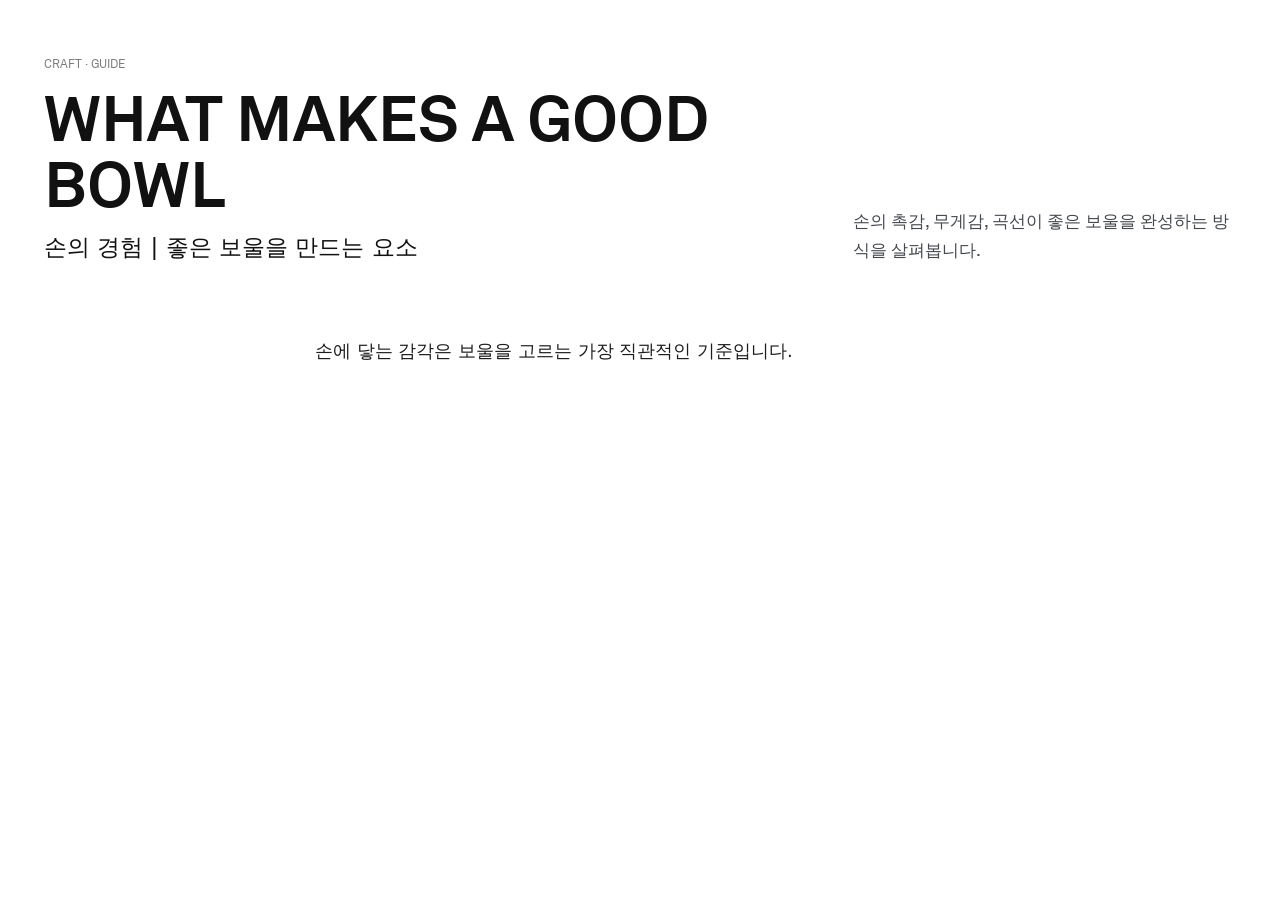
==== anu-editor-v2/preview.html @ 71a976a6 "Add Notion article sync and editor layout controls - Add GAS actions for loading Notion articles and" ====
<!doctype html>
<html lang="ko">
<head>
  <meta charset="utf-8">
  <meta name="viewport" content="width=device-width, initial-scale=1">
  <title>ANU Article Preview</title>
  <link rel="stylesheet" href="./site-assets/layout.css">
  <link rel="stylesheet" href="./site-assets/style.css">
  <link rel="stylesheet" href="./site-assets/read-new.css">
  <style>
    html,
    body {
      min-height: 100%;
      margin: 0;
      background: #fff;
      color: #1d1d1f;
    }

    .preview-shell {
      padding: 56px 0 120px;
    }

    .preview-hero {
      display: grid;
      grid-template-columns: minmax(0, 8fr) minmax(260px, 4fr);
      gap: 44px;
      max-width: 1440px;
      margin: 0 auto 72px;
      padding: 0 44px;
    }

    .preview-kicker {
      margin: 0 0 13px;
      color: rgba(29, 29, 31, 0.58);
      font-size: 12px;
      line-height: 1.4;
      text-transform: uppercase;
    }

    .preview-title {
      display: flex;
      flex-direction: column;
      gap: 12px;
      margin: 0;
      color: #111;
      font-family: var(--font-akkurat, -apple-system, BlinkMacSystemFont, "Segoe UI", sans-serif);
      font-size: 64px;
      font-weight: 650;
      line-height: 1.04;
      letter-spacing: 0;
      text-transform: uppercase;
    }

    .preview-title span {
      font-family: var(--font-pretendard, -apple-system, BlinkMacSystemFont, "Segoe UI", sans-serif);
      font-size: 23px;
      font-weight: 450;
      line-height: 1.45;
      text-transform: none;
    }

    .preview-deck {
      align-self: end;
      margin: 0;
      color: #45484d;
      font-size: 17px;
      line-height: 1.68;
    }

    .preview-body {
      max-width: 1440px;
      margin: 0 auto;
    }

    @media (max-width: 900px) {
      .preview-title {
        font-size: 44px;
      }
    }

    @media (max-width: 767px) {
      .preview-shell {
        padding: 32px 0 88px;
      }

      .preview-hero {
        display: block;
        margin-bottom: 44px;
        padding: 0 16px;
      }

      .preview-title {
        font-size: 38px;
      }

      .preview-title span {
        font-size: 19px;
      }

      .preview-deck {
        margin-top: 24px;
        font-size: 14px;
      }
    }
  </style>
</head>
<body>
  <main class="preview-shell">
    <section class="preview-hero">
      <div>
        <p id="previewCategory" class="preview-kicker">Craft · Guide</p>
        <h1 id="previewTitle" class="preview-title">What Makes a Good Bowl<span>손의 경험 | 좋은 보울을 만드는 요소</span></h1>
      </div>
      <p id="previewDeck" class="preview-deck">손의 촉감, 무게감, 곡선이 좋은 보울을 완성하는 방식을 살펴봅니다.</p>
    </section>
    <section id="previewBody" class="preview-body">
      <div class="arti-body">
        <div class="arti-block arti-block--narrow">
          <p class="basic-p">손에 닿는 감각은 보울을 고르는 가장 직관적인 기준입니다.</p>
        </div>
      </div>
    </section>
  </main>

  <script src="./site-assets/arti-body.js"></script>
  <script>
    const titleEl = document.getElementById('previewTitle');
    const categoryEl = document.getElementById('previewCategory');
    const deckEl = document.getElementById('previewDeck');
    const bodyEl = document.getElementById('previewBody');

    function renderArticle(payload) {
      const meta = payload.meta || {};
      const englishTitle = meta.englishTitle || 'Untitled Article';
      const koreanTitle = meta.koreanTitle || '';
      titleEl.innerHTML = escapeHtml(englishTitle) + (koreanTitle ? '<span>' + escapeHtml(koreanTitle) + '</span>' : '');
      categoryEl.textContent = meta.category || meta.code || 'Article';
      deckEl.textContent = meta.deck || '';
      bodyEl.innerHTML = payload.html || '<div class="arti-body"></div>';
      bodyEl.querySelectorAll('[data-reveal]').forEach(element => {
        element.classList.add('is-visible');
      });
      if (window.ANUArticleBodyInit) window.ANUArticleBodyInit();
    }

    window.addEventListener('message', event => {
      if (!event.data || event.data.type !== 'ANU_ARTICLE_PREVIEW_UPDATE') return;
      renderArticle(event.data.payload || {});
    });

    window.parent.postMessage({ type: 'ANU_ARTICLE_PREVIEW_READY' }, '*');

    function escapeHtml(value) {
      return String(value || '')
        .replace(/&/g, '&amp;')
        .replace(/</g, '&lt;')
        .replace(/>/g, '&gt;')
        .replace(/"/g, '&quot;')
        .replace(/'/g, '&#39;');
    }
  </script>
</body>
</html>
---- anu-editor-v2/site-assets/layout.css ----
:root {
  --color-main: #bebfba;
}

/* ============================================================
   폰트
   ============================================================ */
._csf .section-right .title h2,
._csf .section-right .title h3,
._csf .section-right .myshop-title,
._csf .section-right .myshop-title * {
  /* color: #000; */
  font-weight: var(--font-weight-bold) !important;
  font-size: var(--text-heading2-kr) !important;
  line-height: var(--tw-leading, var(--text-heading2--line-height)) !important;
  border: 0;
  padding: 0;
}
._csf .section-right *:not([class^="btn"]) strong,
._csf .section-right *:not([class^="btn"]) b {
  font-weight: var(--font-weight-bold) !important;
}
._csf .section-right a.line {
  text-decoration: underline;
}
._csf caption {
  display: none;
}
._csf .txtEm,
._csf .txtEm span,
#userStyle #mCafe24Order .txtEm,
#userStyle #mCafe24Order .txtEm span {
  color: #000;
}
._csf .txtRed span,
#userStyle #mCafe24Order .txtRed span {
  color: inherit;
}

/* ============================================================
  공통 레이아웃
   ============================================================ */
/* 공통 레이아웃 */
._csf main.main-layout {
  padding: calc(var(--spacing) * 31) calc(var(--spacing) * 11);
}

/* 공통 좌우 레이아웃 */
.body-layout._csf,
#userStyle.body-layout._csf {
  display: block;
}

#userStyle .main-layout,
._csf .main-layout {
  width: 100%;
}
#userStyle .section-layout,
._csf .section-layout {
  display: grid;
  grid-template-columns: repeat(12, minmax(0, 1fr));
  column-gap: calc(var(--spacing) * 11);
}

/* ============================================================
   메인/좌측 네비게이션 영역
   ============================================================ */
._csf .category {
  display: flex;
}
._csf .category.col {
  flex-direction: row;
  flex-wrap: wrap;
}
@media (width>=64rem) {
  ._csf .category.col {
    flex-direction: column;
  }
}
._csf .category.row {
  flex-direction: row;
  flex-wrap: wrap;
}
._csf .category.maincategory {
  display: flex;
}
#userStyle .section-left a,
._csf .section-left a,
._csf .category.maincategory a,
._csf .category.subcategory a {
  font-weight: var(--font-weight-bold);
  font-size: var(--text-headline1-kr);
  line-height: var(--tw-leading, var(--text-headline1-kr--line-height));
}
@media (width>=64rem) {
  #userStyle .section-left a,
  ._csf .section-left a,
  ._csf .category.maincategory a,
  ._csf .category.subcategory a {
    font-size: var(--text-title1-kr);
    line-height: var(--tw-leading, var(--text-title1-kr--line-height));
  }
}
#userStyle .section-left #sub-featured li a,
._csf .section-left #sub-featured li a,
._csf .category.maincategory a,
._csf .category.subcategory a {
  position: relative;
  color: var(--color-label-assistive);
}
._csf .category.maincategory a {
  /* text-transform: uppercase; */
}
#userStyle .section-left #sub-featured li a,
._csf .section-left #sub-featured li a,
._csf .category.subcategory a {
  text-transform: capitalize;
}
#userStyle .section-left #sub-featured li.active a,
._csf .section-left #sub-featured li.active a,
._csf .category.maincategory li.active a,
._csf .category.subcategory li.active a {
  color: #000;
}
#userStyle .section-left ul.category,
._csf .section-left ul.category {
  /* display: flex; */
  /* flex-direction: column; */
}
#userStyle .section-left ul.category li:not(:last-child),
._csf .section-left ul.category li:not(:last-child) {
  display: flex;
  align-items: center;
}
#userStyle .section-left ul.category.arrow li:not(:last-child):after {
  --tw-content: "";
  content: "";
  background-image: url(/skin-skin22/svg/arrow-right-gray.svg);
  width: 60px;
  height: 60px;
  display: inline-block;
  background-size: 100% 100%;
}
#userStyle .section-left ul.category.arrow li.active:not(:last-child):after {
  background-image: url(/skin-skin22/svg/arrow-right.svg);
}

#userStyle .section-left-inner ul.category,
._csf .section-left-inner ul.category,
._csf .section-left .section-left-inner ul.category,
._csf .category.maincategory,
._csf .category.subcategory {
  /* flex-wrap: wrap; */
  /* display: flex; */
}
@media (width>=64rem) {
  #userStyle .section-left-inner ul.category,
  ._csf .section-left-inner ul.category,
  ._csf .category.maincategory,
  ._csf .category.subcategory {
    /* flex-direction: column; */
    /* column-gap: calc(var(--spacing) * 1); */
  }
}
._csf .section-left .section-left-inner ul.category.row,
._csf .category.maincategory,
._csf .category.subcategory {
  /* flex-direction: row; */
}
@media (width>=64rem) {
  ._csf .category.maincategory,
  ._csf .category.subcategory {
    /* flex-direction: column; */
    /* column-gap: calc(var(--spacing) * 8); */
  }
}

._csf .section-left .section-left-inner ul.category.row li:not(:last-child):after,
._csf .category.maincategory li:not(:last-child):after,
._csf .category.subcategory li:not(:last-child):after {
  background-image: none;
  content: "/";
  margin: 0 2px;
  display: inline-block;
  width: auto;
  height: auto;
  color: var(--color-label-assistive);
  font-weight: var(--font-weight-bold);
}
@media (width>=64rem) {
  ._csf .section-left .section-left-inner ul.category.row li:not(:last-child):after,
  ._csf .category.maincategory li:not(:last-child):after,
  ._csf .category.subcategory li:not(:last-child):after {
    margin: 0 4px;
  }
}

._csf .category.maincategory li.last:after {
  content: "";
}
._csf .section-left .section-left-inner ul.category.row li:nth-child(4):after {
  content: "";
}
._csf .section-left .section-left-inner ul.category.row li:not(:last-child):after,
._csf .category.maincategory li:not(:last-child):after {
  font-size: var(--text-headline1);
  line-height: var(--tw-leading, var(--text-headline1--line-height));
}

._csf .category.subcategory li:not(:last-child):after {
  font-size: var(--text-body2);
  line-height: var(--tw-leading, var(--text-body2--line-height));
}

@media (width>=64rem) {
  ._csf .section-left .section-left-inner ul.category.row li:not(:last-child):after,
  ._csf .category.maincategory li:not(:last-child):after,
  ._csf .category.subcategory li:not(:last-child):after {
    font-size: var(--text-title1);
    line-height: var(--tw-leading, var(--text-title1--line-height));
  }
}
._csf .section-left .xans-layout-statelogon {
  margin-top: calc(var(--spacing) * 17);
  display: none;
}

@media (width>=64rem) {
  ._csf .section-left .xans-layout-statelogon {
    display: block;
  }
}

/* 모바일 */
@media (width < 64rem) {
  #userStyle .section-left .category {
    display: none;
  }
  /* ._csf .category.maincategory li {
    display: none;
  } */
  ._csf .category.maincategory li.active {
    display: block;
  }
  ._csf .section-left .section-left-inner ul.row li {
    display: flex;
  }
  /* ._csf .category.maincategory li:first-child:after {
    content: "";
  } */

  ._csf .category.subcategory a {
    font-size: var(--text-body2);
    line-height: var(--tw-leading, var(--text-body2--line-height));
    row-gap: 2px;
  }
}

/* ============================================================
   qna에서 사용중인 탭 카테고리
   ============================================================ */
._csf .category.category-tiny {
  display: flex;
  gap: 11px;
}

@media (width>=64rem) {
  ._csf .category.category-tiny {
    gap: 14px;
  }
}

._csf .category.category-tiny li {
  position: relative;
  padding: 0;
}

._csf .category.category-tiny li:last-child a:after {
  content: "";
}

._csf .category.category-tiny li a {
  color: var(--color-label-assistive);
}

._csf .category.category-tiny li.active a {
  color: #000;
  text-decoration: underline;
}

._csf .category.category-tiny a:after {
  content: "/";
  position: absolute;
  top: 50%;
  right: -8px;
  transform: translate(0, -50%);
  color: var(--color-label-assistive);
}

@media (width>=64rem) {
  ._csf .category.category-tiny a:after {
    right: -11px;
  }
}

/* ============================================================
   상품/게시판 목록에서 사용중인 카테고리 (category-small)
   - product/list.html, artfinger/board_menupackage_community.html 등
   ============================================================ */
._csf .category.category-small a {
  font-size: var(--text-body2);
  line-height: var(--tw-leading, var(--text-body2--line-height));
  font-weight: var(--font-weight-bold);
}

@media (width>=64rem) {
  ._csf .category.category-small a {
    font-size: var(--text-heading2);
    line-height: var(--tw-leading, var(--text-heading2--line-height));
  }
}

._csf .category.category-small li a {
  color: var(--color-label-assistive);
}

._csf .category.category-small li.active a {
  color: #000;
}

._csf .category.category-small li:not(:last-child):after {
  content: "/";
  color: var(--color-label-assistive);
  margin: 0 calc(var(--spacing) * 0.5);
}

@media (width>=64rem) {
  ._csf .category.category-small li:not(:last-child):after {
    margin: 0 calc(var(--spacing) * 1);
  }
}

/* ============================================================
   아티클 카테고리 (category-article)
   - artfinger/board_menupackage.html
   ============================================================ */
._csf .category.category-article {
  font-size: var(--text-body2);
  line-height: var(--tw-leading, var(--text-body2--line-height));
  font-weight: var(--font-weight-bold);
}

@media (width>=64rem) {
  ._csf .category.category-article {
    font-size: var(--text-heading2);
    line-height: var(--tw-leading, var(--text-heading2--line-height));
  }
}

._csf .category.category-article {
  display: flex;
}
._csf .category.category-article li {
  display: flex;
}

._csf .category.category-article li:last-child a:after {
  content: "";
}

._csf .category.category-article li a {
  color: var(--color-label-assistive);
}

._csf .category.category-article li.active a {
  color: #000;
}

._csf .category.category-article li:not(:last-child):after {
  content: "/";
  color: var(--color-label-assistive);
  margin: 0 calc(var(--spacing) * 0.5);
}

@media (width>=64rem) {
  ._csf .category.category-article li:not(:last-child):after {
    margin: 0 calc(var(--spacing) * 1);
  }
}

/* ============================================================
  헤더 전체 메뉴  
   ============================================================ */
._csf header .category.maincategory {
  gap: 0;
}
._csf header .category.maincategory a,
._csf header .category.subcategory a {
  color: #000;
}
._csf header .category.subcategory {
  /* display: none; */
  gap: 0;
}
._csf header .category.subcategory.open {
  display: flex;
}
._csf header .category.subcategory li {
  position: relative;
}
._csf header .category.maincategory a,
._csf header .category.subcategory a,
._csf header .category.maincategory li:not(:last-child):after,
._csf header .category.subcategory li:not(:last-child):after {
  font-family: var(--font-akkurat);
  font-size: var(--text-headline1);
  line-height: var(--tw-leading, var(--text-headline1--line-height));
  --tw-font-weight: var(--font-weight-bold);
  font-weight: var(--font-weight-bold);
  color: #000;
}
@media (width>=64rem) {
  ._csf header .category.maincategory a,
  ._csf header .category.subcategory a,
  ._csf header .category.maincategory li:not(:last-child):after,
  ._csf header .category.subcategory li:not(:last-child):after {
    font-size: var(--text-display1);
    line-height: var(--tw-leading, var(--text-display1--line-height));
  }
}

._csf header .category.subcategory li:not(:last-child) a:after {
  content: "";
}

._csf header .category.childcategory {
  padding-top: calc(var(--spacing) * 11);
}

/* ============================================================
   우측 컨텐츠 영역
   ============================================================ */
#userStyle .section-right,
._csf .section-right {
  grid-column: span 6;
  display: grid;
  grid-template-columns: repeat(6, minmax(0, 1fr));
  column-gap: calc(var(--spacing) * 11);
}
#userStyle .section-right .content_board,
._csf .section-right .content_board {
  grid-column: span 6;
}

/* ============================================================
  버튼
   ============================================================ */
._csf .btnNormal,
._csf .btnStrong,
._csf .btnBasic,
._csf .btnSubmit,
._csf .btnEm {
  height: auto;
  color: #000;
  border: 1px solid #000;
  background: #fff;
  display: inline-flex;
  align-items: center;
  justify-content: center;
  padding: calc(var(--spacing) * 1.5) calc(var(--spacing) * 3);
  font-size: var(--text-label1-kr);
  line-height: var(--text-label1-kr--line-height);
  font-weight: var(--tw-font-weight, var(--text-label1-kr--font-weight));
}
@media (width>=64rem) {
  ._csf .btnNormal,
  ._csf .btnStrong,
  ._csf .btnBasic,
  ._csf .btnSubmit,
  ._csf .btnEm {
    padding: calc(var(--spacing) * 1.5) calc(var(--spacing) * 3);
    font-size: var(--text-body1-kr);
    line-height: var(--tw-leading, var(--text-body1-kr--line-height));
    font-weight: var(--tw-font-weight, var(--text-body1-kr--font-weight));
  }
}
._csf .btnNormal:hover,
._csf .btnStrong:hover,
._csf .btnBasic:hover,
._csf .btnSubmit:hover,
._csf .btnEm:hover,
._csf .btnNormal.active,
._csf .btnStrong.active,
._csf .btnBasic.active,
._csf .btnSubmit.active,
._csf .btnEm.active {
  color: #fff;
  background: #000;
}

/* 색상 */
._csf .btnNormal.black,
._csf .btnStrong.black,
._csf .btnBasic.black,
._csf .btnSubmit.black,
._csf .btnEm.black {
  color: #fff;
  background: #000;
}

._csf .btnNormal.black:hover,
._csf .btnStrong.black:hover,
._csf .btnBasic.black:hover,
._csf .btnSubmit.black:hover,
._csf .btnEm.black:hover,
._csf .btnNormal.black.active,
._csf .btnStrong.black.active,
._csf .btnBasic.black.active,
._csf .btnSubmit.black.active,
._csf .btnEm.black.active {
  color: #000;
  background: #fff;
}

._csf .btnNormal.b-gray,
._csf .btnStrong.b-gray,
._csf .btnBasic.b-gray,
._csf .btnSubmit.b-gray,
._csf .btnEm.b-gray {
  color: #000;
  border-color: var(--color-label-assistive);
  background: #fff;
}
._csf .btnNormal.b-gray:hover,
._csf .btnStrong.b-gray:hover,
._csf .btnBasic.b-gray:hover,
._csf .btnSubmit.b-gray:hover,
._csf .btnEm.b-gray:hover,
._csf .btnNormal.b-gray.active,
._csf .btnStrong.b-gray.active,
._csf .btnBasic.b-gray.active,
._csf .btnSubmit.b-gray.active,
._csf .btnEm.b-gray.active {
  color: #000;
  border-color: var(--color-label-assistive);
  background: var(--color-label-assistive);
}

/* 사이즈 */
._csf .btnNormal.small,
._csf .btnSubmit.small,
._csf .btnEm.small {
  padding: calc(var(--spacing) * 1) calc(var(--spacing) * 2);
  font-size: var(--text-caption1-kr);
  line-height: var(--tw-leading, var(--text-caption1-kr--line-height));
  font-weight: var(--tw-font-weight, var(--text-caption1-kr--font-weight));
}

@media (width>=64rem) {
  ._csf .btnNormal.small,
  ._csf .btnSubmit.small,
  ._csf .btnEm.small {
    padding: calc(var(--spacing) * 1) calc(var(--spacing) * 2);
    font-size: var(--text-body1-kr);
    line-height: var(--tw-leading, var(--text-body1--line-height));
    font-weight: var(--tw-font-weight, var(--text-body1-kr--font-weight));
  }
}

._csf .btnNormal.large,
._csf .btnSubmit.large,
._csf .btnEm.large {
  padding: calc(var(--spacing) * 1.5) calc(var(--spacing) * 3);
  font-size: var(--text-label2-kr);
  line-height: var(--tw-leading, var(--text-label2--line-height));
  font-weight: var(--tw-font-weight, var(--text-label2-kr--font-weight));
}

@media (width>=64rem) {
  ._csf .btnNormal.large,
  ._csf .btnSubmit.large,
  ._csf .btnEm.large {
    padding: calc(var(--spacing) * 2.5) calc(var(--spacing) * 4);
    font-size: var(--text-body1-kr);
    line-height: var(--tw-leading, var(--text-body1--line-height));
    font-weight: var(--tw-font-weight, var(--text-body1-kr--font-weight));
  }
}

._csf .btnNormal.xlarge,
._csf .btnSubmit.xlarge,
._csf .btnEm.xlarge {
  width: 100%;
  padding: calc(var(--spacing) * 3) 0;
  font-size: var(--text-label1-kr);
  line-height: var(--tw-leading, var(--text-label1--line-height));
  font-weight: var(--tw-font-weight, var(--text-label1-kr--font-weight));
}

@media (width>=64rem) {
  ._csf .btnNormal.xlarge,
  ._csf .btnSubmit.xlarge,
  ._csf .btnEm.xlarge {
    width: 100%;
    padding: calc(var(--spacing) * 4) 0;
    font-size: var(--text-body1-kr);
    line-height: var(--tw-leading, var(--text-body1--line-height));
    font-weight: var(--tw-font-weight, var(--text-body1-kr--font-weight));
  }
}

/* ============================================================
   ec-base-table 
   ============================================================ */
.form-control,
.form-control-label > input,
input[type="text"],
input[type="search"],
input[type="email"],
input[type="password"],
input[type="number"],
input[type="tel"],
input[type="url"],
input[type="date"],
input[type="time"],
input[type="datetime-local"],
input[type="month"],
input[type="week"],
select,
.xans-member-login .login fieldset input[type="text"],
.xans-member-login .login fieldset input[type="password"],
#search-menu input,
#mCafe24Order input[type="text"],
#mCafe24Order input[type="password"],
#mCafe24Order input[type="number"],
#mCafe24Order input[type="tel"] {
  min-height: 34px;
}
@media (width>=64rem) {
  .form-control,
  .form-control-label > input,
  input[type="text"],
  input[type="search"],
  input[type="email"],
  input[type="password"],
  input[type="number"],
  input[type="tel"],
  input[type="url"],
  input[type="date"],
  input[type="time"],
  input[type="datetime-local"],
  input[type="month"],
  input[type="week"],
  select,
  .xans-member-login .login fieldset input[type="text"],
  .xans-member-login .login fieldset input[type="password"],
  #search-menu input,
  #mCafe24Order input[type="text"],
  #mCafe24Order input[type="password"],
  #mCafe24Order input[type="number"],
  #mCafe24Order input[type="tel"] {
    min-height: 42px;
  }
}
#search-menu {
  display: none;
}
#search-menu.open {
  display: flex;
}
._csf .section-right .ec-base-table {
  border: 0;
}

._csf .section-right .ec-base-table th {
  min-width: 112px;
  padding: 6px 0;
  height: 42px;
}
._csf .section-right .ec-base-table th,
._csf .section-right .ec-base-table td {
  border: 0;
}
._csf .section-right .ec-base-table td {
  padding: 6px 0 6px calc(var(--spacing) * 11);
}
._csf .section-right .ec-base-table .thumb {
  font-size: 0 !important;
  line-height: 0 !important;
}
._csf .section-right .ec-base-table table {
  width: 100%;
}
._csf .ec-base-table.typeWrite input[type="checkbox"] {
  margin-right: 8px;
}
._csf .ec-base-table.typeWrite img[alt="필수"] {
  display: inline-block;
  vertical-align: top;
}

/* ============================================================
   헤더
   ============================================================ */
header nav {
  color: #000;
}

header nav.fixed {
  top: 0;
  z-index: 99;
  background: #fff;
}

header nav.fixed .logo {
  height: 24px;
}

header ul li.cart_btn_box {
  position: relative;
}

header .xans-layout-logotop {
  font-size: 0;
  line-height: 0;
}

header .icoClose {
  line-height: 0;
  font-size: 0;
}

header #shop-menu {
  background-color: #bebfba;
}

header .mobile-menu-inner {
  padding: calc(var(--spacing) * 4);
}
header .mobile-menu-inner .xans-layout-mobilenavigation {
  padding-block: calc(var(--spacing) * 4);
}
header .mobile-menu-inner .menu-box {
  margin-top: calc(var(--spacing) * 10);
}
header .mobile-menu-inner .category-mobile {
  padding-inline: calc(var(--spacing) * 6);
}
header .mobile-menu-inner .category-mobile ul {
  padding-left: calc(var(--spacing) * 5);
}

/* 헤더 장바구니 */
._csf .xans-order-layerbasket.ec-base-layer.typeModal {
  position: fixed;
  transition: 0.3s all cubic-bezier(0, 0, 0.2, 1);
  transition-duration: 0.2s;
}
._csf .xans-order-layerbasket.ec-base-layer.typeModal .xans-order-list > div:first-child {
  display: grid;
}
._csf .xans-order-layerbasket.ec-base-layer.typeModal .xans-order-list > div {
  display: none;
}
.xans-order-layerbasket .prodcut-option,
.xans-order-layerbasket .prodcut-price,
.xans-order-layerbasket .prodcut-quantity {
  font-size: 15px;
}
.xans-order-layerbasket .strike {
  text-decoration: line-through;
}
.xans-order-layerbasket .icons img {
  height: 15px;
}

.xans-order-layerbasket .prodcut-name-box {
  display: flex;
  align-items: center;
  gap: 3px;
}

.xans-order-layerbasket .thumbnail {
  font-size: 0;
  line-height: 0;
}

/* 헤더 검색 */
.xans-layout-searchheader .search_box {
  align-items: center;
}

/* 푸터 */
.sns-list-wrap a {
  font-size: 0;
  line-height: 0;
}

/* ============================================================
   반응형 — 모바일 (max-width: 1025px)
   ============================================================ */
@media all and (max-width: 1025px) {
  /* ============================================================
   폰트 설정
   ============================================================ */
  /* ._csf .section-right *:not([class^="btn"]) {
 font-size: var(--text-label1-kr) !important;
    line-height: var(--tw-leading, var(--text-label1--line-height)) !important;
  } */
  ._csf .section-right .title h2,
  ._csf .section-right .title h3,
  ._csf .section-right .myshop-title,
  ._csf .section-right .myshop-title * {
    font-size: var(--text-body1-kr) !important;
    line-height: var(--tw-leading, var(--text-body1--line-height)) !important;
    font-weight: var(--tw-font-weight, var(--text-body1-kr--font-weight));
  }

  /* ============================================================
   공통 레이아웃
   ============================================================ */
  ._csf main.main-layout {
    padding: calc(var(--spacing) * 11) calc(var(--spacing) * 4);
  }
  #userStyle .section-layout,
  ._csf .section-layout {
    display: flex;
    flex-direction: column;
    gap: calc(var(--spacing) * 11);
  }

  /* ._csf .section-left-inner.row #sub-featured li a:after {
    right: -1px;
    margin: 0;
    background-image: none !important;
  }
  ._csf .section-left .xans-layout-statelogon {
    display: none;
  }
  #userStyle .section-left #sub-featured,
  ._csf .section-left.order {
    display: none;
  } */
  header.open nav.fixed,
  #mobile-menu {
    background: #bebfba;
  }
  /* 헤더 장바구니 */
  .xans-order-layerbasket.ec-base-layer.typeModal {
    top: 50%;
    transform: translateY(-50%);
  }
}

/* ============================================================
   반응형 — 데스크탑 (min-width: 1024px)
   ============================================================ */
@media (min-width: 1024px) {
  /* 헤더 장바구니 */
  header.open,
  header.open nav,
  header .mobile-menu-inner {
    background-color: transparent ;
  }

  .fixed-header .xans-order-layerbasket.ec-base-layer.typeModal {
    top: 65px;
  }
  /* 공통 좌우 레이아웃 */
  #userStyle.body-layout,
  #userStyle.body-layout._csf {
    gap: 124px;
  }
  #userStyle .section-layout,
  ._csf .section-layout {
    flex-direction: row;
    width: 100%;
  }
  #userStyle .section-left,
  ._csf .section-left {
    grid-column: span 6;
  }
  #userStyle .section-left-inner,
  ._csf .section-left-inner {
    position: sticky;
    top: 124px;
  }
  #userStyle .section-right .content_board.span4,
  ._csf .section-right .content_board.span4 {
    grid-column: span 4;
  }
}
.xans-product-listnormal .article-card .product_icons {
  gap: 10px;
}
@media (width>=64rem) {
  .xans-product-listnormal .article-card .product_icons {
    gap: 12px;
  }
}
.xans-product-listnormal .article-card .product_icons img {
  height: 20px;
}

@media (width>=64rem) {
  .xans-product-listnormal .article-card .product_icons img {
    height: 26px;
  }
}



/* ============================================================
   헤더 Shop 메뉴 애니메이션
   - PC Shop 메뉴: header.shop-open
   - 모바일 햄버거: header.open
   ============================================================ */

#shop-menu {
  display: block;
  opacity: 0;
  visibility: hidden;
  pointer-events: none;
  transform: translateY(-18px);
  clip-path: inset(0 0 100% 0);
  height: 52vh !important;
  min-height: 560px !important;
  z-index: 60 !important;
  transition:
    opacity 600ms cubic-bezier(0.22, 1, 0.36, 1),
    transform 720ms cubic-bezier(0.22, 1, 0.36, 1),
    clip-path 460ms cubic-bezier(0.22, 1, 0.36, 1),
    visibility 0s linear 460ms;
  will-change: opacity, transform, clip-path;
}

#shop-menu.hidden {
  display: block !important;
}

#shop-menu.is-open,
#shop-menu.open,
header.shop-open #shop-menu {
  opacity: 1;
  visibility: visible;
  pointer-events: auto;
  transform: translateY(0);
  clip-path: inset(0 0 0 0);
  transition-delay: 0s;
}

#shop-menu .category-wrap,
#shop-menu .description {
  opacity: 0;
  transform: translateY(-10px);
  transition:
    opacity 280ms ease,
    transform 360ms cubic-bezier(0.22, 1, 0.36, 1);
}

#shop-menu.is-open .category-wrap,
#shop-menu.open .category-wrap,
header.shop-open #shop-menu .category-wrap,
#shop-menu .description.is-visible {
  opacity: 1;
  transform: translateY(0);
}

header.shop-open #shop-menu .description {
  transform: translateY(0);
}

#shop-menu .subcategory > li {
  opacity: 0;
  transform: translateX(-12px);
  transition:
    opacity 260ms ease,
    transform 320ms cubic-bezier(0.22, 1, 0.36, 1);
  transition-delay: calc(var(--item-index, 0) * 45ms);
}

#shop-menu .subcategory > li.is-visible {
  opacity: 1;
  transform: translateX(0);
}

.header-dim {
  z-index: 40 !important;
  backdrop-filter: blur(0);
  -webkit-backdrop-filter: blur(0);
  transition:
    opacity 280ms ease,
    background-color 280ms ease,
    backdrop-filter 280ms ease,
    -webkit-backdrop-filter 280ms ease;
}

body.shop-menu-open .header-dim,
.shop-menu-open .header-dim,
header.shop-open ~ .header-dim {
  opacity: 1;
  pointer-events: auto;
  background-color: rgba(255, 255, 255, 0.35);
  backdrop-filter: blur(8px);
  -webkit-backdrop-filter: blur(8px);
}

/* PC Shop 메뉴 열렸을 때 1번처럼 헤더까지 같은 배경 */
@media (min-width: 1024px) {
  
  header.shop-open #shop-menu {
    background: rgba(210, 210, 210, 0.9);
    backdrop-filter: blur(30px);
    -webkit-backdrop-filter: blur(30px);
  }
  /* header 자체 배경은 투명하게 */
  header.shop-open {
    background: transparent;
  }
}

/* 모바일 햄버거 메뉴 배경은 기존 header.open 유지 */
@media (max-width: 1025px) {
  header.open nav.fixed,
  #mobile-menu {
  background: rgba(210, 210, 210, 0.6);
  backdrop-filter: blur(30px);
  -webkit-backdrop-filter: blur(30px);
  }
}

/* ============================================================
   임시/호환 보정
   - 일부 페이지에서 예전 header.js가 header.open만 붙이는 경우 대응
   - 모바일 햄버거 오작동 방지를 위해 PC에서만 적용
   ============================================================ */
@media (min-width: 1024px) {
  header.open #shop-menu {
    opacity: 1;
    visibility: visible;
    pointer-events: auto;
    transform: translateY(0);
    clip-path: inset(0 0 0 0);
    transition-delay: 0s;
  }

  header.open #shop-menu .category-wrap,
  header.open #shop-menu .description {
    opacity: 1;
    transform: translateY(0);
  }



  header.open #shop-menu {
  background: rgba(210, 210, 210, 0.9);
  backdrop-filter: blur(30px);
  -webkit-backdrop-filter: blur(30px);
  }
}



header nav.fixed {
  top: 0;
  z-index: 99;
  background-color: rgba(255, 255, 255, 0.6);
  backdrop-filter: blur(30px) !important;
  -webkit-backdrop-filter: blur(30px) !important;
}

header nav.fixed.nav-transparent,
header nav.nav-transparent {
  background: rgba(210, 210, 210, 0.9) !important;
  backdrop-filter: blur(30px) !important;
  -webkit-backdrop-filter: blur(30px) !important;
}
---- anu-editor-v2/site-assets/read-new.css ----
/*한글제목 강제 상단 여백 조정*/
.product-title-kr {
    margin-top: -4px;
}

/* ============================================================
   ARTI-BODY SYSTEM
   anu-seoul.com / article/read-new.css 에 추가

   의존성: style.css의 폰트 토큰, 스페이싱 토큰 사용
   ============================================================ */


/* ── 1. 부모 컨테이너 ──────────────────────────────────────── */

.arti-body {
    width: 100%;
    padding: 0;
    display: flex;
    flex-direction: column;
    gap: 44px;
}

@media (min-width: 64rem) {
    .arti-body {
        gap: 64px;
    }
}


/* ── 2. 블록 기본 단위 ─────────────────────────────────────── */
/*
  모바일: padding-inline 없음 — 웹 기본 레이아웃 여백을 그대로 사용.
          max-width 제한도 없음 → 레이아웃 여백 안에서 100%.
  PC:     narrow / wide 모디파이어로 padding + max-width 제어.
  full:   모바일·PC 모두 padding 0, 100vw로 풀블리드.
*/

.arti-block {
    width: 100%;
    box-sizing: border-box;
    padding-inline: 0;
    /* 모바일: 패딩 없음 (기본 레이아웃 여백 사용) */
}

@media (min-width: 64rem) {
    .arti-block {
        padding-inline: 44px;
        /* PC: 블록 자체 패딩 적용 */
    }
}

/* narrow: 본문 텍스트, 소형 이미지 (PC 콘텐츠 max 650px) */
@media (min-width: 64rem) {
    .arti-block--narrow {
        max-width: calc(650px + 88px);
        /* 650 + 패딩 44*2 */
        margin-inline: auto;
    }
}

/* wide: 강조문단, 중형 이미지 단일, 슬라이드, 비디오 (PC 콘텐츠 max 970px) */
@media (min-width: 64rem) {
    .arti-block--wide {
        max-width: calc(970px + 88px);
        /* 970 + 패딩 44*2 */
        margin-inline: auto;
    }
}

/*
  duo-s: img-s-duo 전용 컨테이너
  이미지 2장 각 max 475px + 간격 20px = 970px
  PC: max-width 970px + 패딩 44*2
*/
@media (min-width: 64rem) {
    .arti-block--duo-s {
        max-width: calc(970px + 88px);
        margin-inline: auto;
    }
}

/*
  duo-m: img-m-duo 전용 컨테이너
  이미지 2장 각 max 765px + 간격 20px = 1550px
  PC: max-width 1550px + 패딩 44*2
*/
@media (min-width: 64rem) {
    .arti-block--duo-m {
        max-width: calc(1550px + 88px);
        margin-inline: auto;
    }
}

/*
  full: 풀블리드.
  100vw + 네거티브 마진으로 상위 래퍼 돌파.
  모바일·PC 모두 padding-inline: 0.
*/
.arti-block--full {
    padding-inline: 0;
    width: 100vw;
    margin-left: calc(50% - 50vw);
    margin-right: calc(50% - 50vw);
    max-width: none;
}


/* ── 3. 문단 (Paragraph) ───────────────────────────────────── */

.basic-p {
    font-family: var(--font-pretendard);
    font-size: var(--text-body2-kr);
    line-height: var(--text-body2-kr--line-height);
    font-weight: var(--text-body2-kr--font-weight);
    word-break: keep-all;
    overflow-wrap: break-word;
}

@media (min-width: 64rem) {
    .basic-p {
        font-size: var(--text-article-body1-kr);
        line-height: var(--text-article-body1-kr--line-height);
        font-weight: var(--text-article-body1-kr--font-weight);
    }
}

/* 강조 문단 */
.emph-p {
    font-family: var(--font-pretendard);
    font-size: var(--text-headline1-kr);
    line-height: var(--text-headline1-kr--line-height);
    font-weight: var(--text-headline1-kr--font-weight);
    word-break: keep-all;
    overflow-wrap: break-word;
    text-align: center;
}

@media (min-width: 64rem) {
    .emph-p {
        font-size: var(--text-article-emph1-kr);
        line-height: var(--text-article-emph1-kr--line-height);
        font-weight: var(--text-article-emph1-kr--font-weight);
    }
}


/* ── 4. 문단 내 인라인 서식 ────────────────────────────────── */

/* 소제목 */
.arti-h {
    font-size: var(--text-headline2-kr);
    line-height: var(--text-headline2-kr--line-height);
    font-family: var(--font-pretendard);
    font-weight: var(--text-headline2-kr--font-weight);
    display: block;
    margin-bottom: 0.5em;
}

@media (min-width: 64rem) {
    .arti-h {
        font-size: var(--text-heading2-kr);
        line-height: var(--text-heading2-kr--line-height);
    }
}

/* 밑줄 */
.arti-u {
    text-decoration: underline;
    text-underline-offset: var(--text-underline-offset-default, 13%);
}

/* 제품 링크 */
.arti-product-link {
    text-decoration: underline;
    text-underline-offset: var(--text-underline-offset-default, 13%);
    color: var(--color-neutral-70);
    cursor: pointer;
}

.arti-product-link:hover {
    color: var(--color-label-assistive);
    text-decoration-color: var(--color-label-assistive);
}

.arti-product-link::after {
    content: '';
    /* 필수 */
    display: inline-block;
    width: 14px;
    /* 아이콘 사이즈 */
    height: 14px;
    /* 아이콘 사이즈 */

    /* [핵심 수정] 글자 상단 정렬을 위한 속성 */
    vertical-align: text-top;
    /* 글자 중앙에 맞춤 */

    /* 아이콘과 앞 글자 사이의 간격 (flex의 gap 대신 margin 사용) */
    margin-left: 1px;
    margin-right: 2px;

    /* [상단 미세 조정] 본문 폰트 크기에 따라 아이콘이 너무 바짝 붙어있으면 살짝 내려줍니다 */
    margin-top: 1px;

    /* [핵심] SVG를 마스크로 처리하여 컬러 적용 */
    background-color: var(--color-neutral-70);
    /* 여기에 지정한 색상이 아이콘 색상이 됨 */
    -webkit-mask-image: url('/futiful/icons/article-productlink.svg');
    /* SVG 파일 경로 */
    mask-image: url('/futiful/icons/article-productlink.svg');

    /* 마스크 이미지 설정 */
    -webkit-mask-size: contain;
    mask-size: contain;
    -webkit-mask-repeat: no-repeat;
    mask-repeat: no-repeat;
    -webkit-mask-position: center;
    mask-position: center;

}

@media (max-width: 1023px) {
    .arti-product-link::after {
        /* 모바일에서는 아이콘을 조금 더 작게 조정 */
        margin-left: 2px;
        width: 10px;
        height: 10px;
        margin-top: 2px;
    }
}

.arti-product-link:hover::after {
    background-color: var(--color-label-assistive);
}

/* 외부 링크 */
.arti-ext-link {
    text-decoration: underline;
    text-underline-offset: var(--text-underline-offset-default, 13%);
    color: var(--color-neutral-70);
}

.arti-ext-link:hover {
    color: var(--color-label-assistive);
    text-decoration-color: var(--color-label-assistive);
}

.arti-ext-link::after {
    content: '';
    /* 필수 */
    display: inline-block;
    width: 14px;
    /* 아이콘 사이즈 */
    height: 14px;
    /* 아이콘 사이즈 */

    /* [핵심 수정] 글자 상단 정렬을 위한 속성 */
    vertical-align: text-top;
    /* 글자 중앙에 맞춤 */

    /* 아이콘과 앞 글자 사이의 간격 (flex의 gap 대신 margin 사용) */
    margin-left: 1px;
    margin-right: 2px;

    /* [상단 미세 조정] 본문 폰트 크기에 따라 아이콘이 너무 바짝 붙어있으면 살짝 내려줍니다 */
    margin-top: 1px;

    /* [핵심] SVG를 마스크로 처리하여 컬러 적용 */
    background-color: var(--color-neutral-70);
    /* 여기에 지정한 색상이 아이콘 색상이 됨 */
    -webkit-mask-image: url('/futiful/icons/article-outlink.svg');
    /* SVG 파일 경로 */
    mask-image: url('/futiful/icons/article-outlink.svg');

    /* 마스크 이미지 설정 */
    -webkit-mask-size: contain;
    mask-size: contain;
    -webkit-mask-repeat: no-repeat;
    mask-repeat: no-repeat;
    -webkit-mask-position: center;
    mask-position: center;

}

@media (max-width: 1023px) {
    .arti-ext-link::after {
        /* 모바일에서는 아이콘을 조금 더 작게 조정 */
        margin-left: 2px;
        width: 10px;
        height: 10px;
        margin-top: 2px;
    }
}

.arti-ext-link:hover::after {
    background-color: var(--color-label-assistive);
}

/* 주석 트리거 */
.arti-note-trigger {
    cursor: pointer;
    text-decoration: underline;
    text-underline-offset: var(--text-underline-offset-default, 13%);
    color: var(--color-neutral-70);
    display: inline;
    position: relative;
    white-space: nowrap;
}

.arti-note-trigger:hover {
    color: var(--color-label-assistive);
    text-decoration-color: var(--color-label-assistive);
}

/* 주석 아이콘 (새로 추가) */
.arti-note-trigger::after {
    content: '';
    /* 필수 */
    display: inline-block;
    width: 14px;
    /* 아이콘 사이즈 */
    height: 14px;
    /* 아이콘 사이즈 */

    /* [핵심 수정] 글자 상단 정렬을 위한 속성 */
    vertical-align: text-top;
    /* 글자 중앙에 맞춤 */

    /* 아이콘과 앞 글자 사이의 간격 (flex의 gap 대신 margin 사용) */
    margin-left: 1px;
    margin-right: 2px;

    /* [상단 미세 조정] 본문 폰트 크기에 따라 아이콘이 너무 바짝 붙어있으면 살짝 내려줍니다 */
    margin-top: 1px;

    /* [핵심] SVG를 마스크로 처리하여 컬러 적용 */
    background-color: var(--color-neutral-70);
    /* 여기에 지정한 색상이 아이콘 색상이 됨 */
    -webkit-mask-image: url('/futiful/icons/article-annotation.svg');
    /* SVG 파일 경로 */
    mask-image: url('/futiful/icons/article-annotation.svg');

    /* 마스크 이미지 설정 */
    -webkit-mask-size: contain;
    mask-size: contain;
    -webkit-mask-repeat: no-repeat;
    mask-repeat: no-repeat;
    -webkit-mask-position: center;
    mask-position: center;

}

@media (max-width: 1023px) {
    .arti-note-trigger::after {
        /* 모바일에서는 아이콘을 조금 더 작게 조정 */
        margin-left: 2px;
        width: 10px;
        height: 10px;
        margin-top: 2px;
    }
}

.arti-note-trigger:hover::after {
    background-color: var(--color-label-assistive);
}

/* 주석 팝업 */
.arti-note-popup {
    /* [변경] 애니메이션을 위해 투명도와 숨김 처리 */
    opacity: 0;
    visibility: hidden;
    pointer-events: none;
    /* 숨겨져 있을 때 마우스 클릭/호버 방지 */

    /* [추가] 처음엔 살짝 아래(4px)에 위치하도록 설정 */
    transform: translateY(4px);

    /* transform 속성도 부드럽게 변하도록 transition에 추가 */
    transition: opacity 0.3s ease, visibility 0.3s ease, transform 0.3s ease;

    position: absolute;
    bottom: calc(100% + 8px);
    left: 0;
    z-index: 20;
    background: var(--color-popupgray);
    backdrop-filter: blur(30px);
    -webkit-backdrop-filter: blur(30px) !important;
    box-shadow: 0 10px 10px 0 rgba(0, 0, 0, 0.25);
    border-radius: 16px;
    padding: 20px;
    font-size: var(--text-label1-kr);
    line-height: var(--text-label1-kr--line-height);
    font-weight: var(--text-label1-kr--font-weight);
    color: var(--color-white);
    white-space: normal;
    min-width: 360px;
    max-width: 400px;
    word-break: keep-all;
}

.arti-note-popup .popup-title {
    display: block;
    /* 한 줄을 다 차지하게 해서 줄바꿈 처리 */
    font-size: var(--text-article-body1-kr);
    /* 기존 팝업 글씨보다 약간 더 크게 (원하는 크기로 조절 가능) */
    line-height: var(--text-article-body1-kr--line-height);
    font-weight: var(--text-article-body1-kr--font-weight);
    color: var(--color-white);
    /* 본문보다 더 진한 색상으로 강조 */
    margin-bottom: 8px;
    /* 제목과 아래 설명 사이의 간격 */
}

.arti-note-popup .popup-title::before {
    content: '';
    /* 필수 */
    display: inline-block;
    width: 20px;
    /* 아이콘 사이즈 */
    height: 20px;
    /* 아이콘 사이즈 */

    /* [핵심 수정] 글자 상단 정렬을 위한 속성 */
    vertical-align: middle;
    /* 글자 중앙에 맞춤 */

    /* 아이콘과 앞 글자 사이의 간격 (flex의 gap 대신 margin 사용) */
    margin-left: 0px;
    margin-right: 6px;

    /* [상단 미세 조정] 본문 폰트 크기에 따라 아이콘이 너무 바짝 붙어있으면 살짝 내려줍니다 */
    margin-top: 0px;

    /* [핵심] SVG를 마스크로 처리하여 컬러 적용 */
    background-color: var(--color-white);
    /* 여기에 지정한 색상이 아이콘 색상이 됨 */
    -webkit-mask-image: url('/futiful/icons/article-annotation.svg');
    /* SVG 파일 경로 */
    mask-image: url('/futiful/icons/article-annotation.svg');

    /* 마스크 이미지 설정 */
    -webkit-mask-size: contain;
    mask-size: contain;
    -webkit-mask-repeat: no-repeat;
    mask-repeat: no-repeat;
    -webkit-mask-position: center;
    mask-position: center;
}

.arti-note-trigger.open .arti-note-popup {
    /* [변경] 페이드인 상태로 전환 */
    opacity: 1;
    visibility: visible;
    pointer-events: auto;
    /* 나타나면 다시 마우스 반응하도록 설정 */
    transform: translateY(0);
    /* 원래 위치로 이동 */
}

@media (max-width: 1023px) {

    /* 1. 기본 팝업 상태 (숨겨진 상태) */
    .arti-note-popup {
        /* [중요] 열리기 전부터 화면 고정(fixed) 위치를 잡아둡니다 */
        position: fixed;
        top: auto;
        bottom: 20px;
        /* 화면 하단 여백 */
        left: 50%;

        /* [핵심] 가로 중앙 정렬은 유지하되, 원래 위치보다 15px 아래(translateY)에 배치 */
        transform: translate(-50%, calc(100vh + 100%));

        /* 화면 너비 맞춤 */
        width: calc(100% - 32px);
        max-width: 360px;
        min-width: 0;
        z-index: 9999;

        /* 트랜지션 대상에 transform과 opacity를 확실히 지정 */
        transition:
            opacity 0.65s ease,
            visibility 0.65s ease,
            transform 0.78s cubic-bezier(0.22, 1, 0.36, 1);
    }

    /* 2. 팝업이 열린 상태 (.open) */
    .arti-note-trigger.open .arti-note-popup {
        /* [중요] PC용 absolute 속성이 침범하지 못하도록 fixed로 고정 */
        position: fixed;
        top: auto;
        bottom: 20px;
        left: 50%;

        /* [핵심] 투명도가 커지면서 원래 위치(translateY: 0)로 부드럽게 올라옴 */
        transform: translate(-50%, var(--note-drag-y, 0px));

        opacity: var(--note-drag-opacity, 1);
        visibility: visible;
        pointer-events: auto;
    }

    .arti-note-popup.is-dragging {
        transition: none;
    }
}

/* 토글 */
.arti-toggle {
    border-bottom: 1px solid var(--color-black);
}

.arti-toggle summary {
    font-family: var(--font-pretendard);
    font-size: var(--text-label1-kr);
    line-height: var(--text-label1-kr--line-height);
    font-weight: var(--text-label1-kr--font-weight);
    padding-block: 12px;
    cursor: pointer;
    list-style: none;
    display: flex;
    justify-content: space-between;
    align-items: center;
}

.arti-toggle summary::-webkit-details-marker {
    display: none;
}

.arti-toggle summary::after {
    content: "+";
    flex-shrink: 0;
}

.arti-toggle[open] summary::after {
    content: "−";
}

@media (min-width: 64rem) {
    .arti-toggle summary {
        font-size: var(--text-body1-kr);
        line-height: var(--text-body1-kr--line-height);
    }
}

.arti-toggle .arti-toggle-content {
    font-family: var(--font-pretendard);
    font-size: var(--text-label1-kr);
    line-height: var(--text-label1-kr--line-height);
    font-weight: var(--text-label1-kr--font-weight);
    padding-top: 4px;
    padding-bottom: 20px;
}

@media (min-width: 64rem) {
    .arti-toggle .arti-toggle-content {
        font-size: var(--text-body1-kr);
        line-height: var(--text-body1-kr--line-height);
    }
}

/* 표 */
.arti-table {
    width: 100%;
    border-collapse: collapse;
    font-family: var(--font-pretendard);
    font-size: var(--text-label1-kr);
    line-height: var(--text-label1-kr--line-height);
    font-weight: var(--text-label1-kr--font-weight);
}

@media (min-width: 64rem) {
    .arti-table {
        font-size: var(--text-body1-kr);
        line-height: var(--text-body1-kr--line-height);
    }
}

.arti-table th,
.arti-table td {
    text-align: left;
    padding: 10px 12px;
    border-bottom: 1px solid var(--color-black);
    vertical-align: top;
}

.arti-table thead th {
    font-weight: var(--font-weight-bold);
    border-bottom: 1.5px solid var(--color-black);
}

.arti-table tbody tr:last-child td {
    border-bottom: none;
}


/* ── 5. 캡션 공통 ──────────────────────────────────────────── */

.arti-caption {
    font-family: var(--font-pretendard);
    color: var(--color-label-alternative);
    margin-top: 10px;
    font-size: var(--text-caption1-kr);
    line-height: var(--text-caption1-kr--line-height);
    font-weight: var(--text-caption1-kr--font-weight);
    /* 패딩 없음 — 블록의 패딩을 그대로 사용 */
}

@media (min-width: 64rem) {
    .arti-caption {
        font-size: var(--text-label1-kr);
        line-height: var(--text-label1-kr--line-height);
        font-weight: var(--text-label1-kr--font-weight);
    }
}

/* 캡션 내 인라인 서식 — 캡션 색상에 묻히지 않도록 명시적으로 선언 */
.arti-caption .arti-note-trigger {
    color: inherit;
    border-bottom: 1px dashed currentColor;
    opacity: 0.7;
}

.arti-caption .arti-product-link,
.arti-caption .arti-ext-link {
    color: inherit;
    text-decoration: underline;
    text-underline-offset: var(--text-underline-offset-default, 13%);
    opacity: 0.7;
}

.arti-caption .arti-product-link:hover,
.arti-caption .arti-ext-link:hover,
.arti-caption .arti-note-trigger:hover {
    opacity: 1;
}

/*
  풀블리드 블록(.arti-block--full) 안 캡션 전용.
  블록 자체 패딩이 0이므로, 캡션에 직접 여백 부여.
  모바일: 기본 레이아웃 여백과 맞추기 위해 필요한 만큼만 지정.
  PC: 44px (블록 기본 패딩과 동일).
  실제 수치는 사이트 레이아웃 여백에 맞게 조정.
*/
.arti-caption--inset {
    padding-inline: 16px;
    /* 모바일: 레이아웃 여백에 맞게 조정 */
}

@media (min-width: 64rem) {
    .arti-caption--inset {
        padding-inline: 44px;
        /* PC: 블록 패딩과 동일 */
    }
}


/* ── 6. 이미지 (IMG) ───────────────────────────────────────── */

/* ── IMG-S: 소형 단일 ── */
.img-s {
    width: 100%;
}

.img-s img {
    width: 100%;
    height: auto;
    display: block;
}

@media (min-width: 64rem) {
    .img-s {
        max-width: 650px;
    }
}

/* ── IMG-S-DUO: 소형 2장 ──
   모바일: 상하 배치, 간격 16px, 각 이미지 좌우 100%
   PC: 좌우 배치, 간격 20px, 각 max 475px
   캡션: 각 __item 안에서 이미지 폭과 동일하게 처리
*/
.img-s-duo {
    display: flex;
    flex-direction: column;
    gap: 16px;
    /* 모바일: 아이템 간 세로 간격 */
}

@media (min-width: 64rem) {
    .img-s-duo {
        flex-direction: row;
        gap: 20px;
        align-items: flex-start;
    }
}

.img-s-duo__item {
    display: flex;
    flex-direction: column;
    width: 100%;
    /* 모바일: 좌우 100% */
    flex: 1;
}

.img-s-duo__item img {
    width: 100%;
    height: auto;
    display: block;
}

@media (min-width: 64rem) {
    .img-s-duo__item {
        max-width: 475px;
        width: auto;
    }
}

/* 각 아이템 안 캡션 → 이미지 폭과 동일 (width: 100% 상속) */
.img-s-duo__item .arti-caption {
    width: 100%;
    max-width: none;
}

/* ── IMG-M: 중형 단일 ── */
.img-m {
    width: 100%;
}

.img-m img {
    width: 100%;
    height: auto;
    display: block;
}

@media (min-width: 64rem) {
    .img-m {
        max-width: 970px;
    }
}

/* ── IMG-M-DUO: 중형 2장 ──
   모바일: 상하 배치, 간격 16px
   PC: 좌우 배치, 간격 20px, 각 max 765px
   캡션: 각 __item 안 이미지 폭과 동일
*/
.img-m-duo {
    display: flex;
    flex-direction: column;
    gap: 16px;
}

@media (min-width: 64rem) {
    .img-m-duo {
        flex-direction: row;
        gap: 20px;
        align-items: flex-start;
    }
}

.img-m-duo__item {
    display: flex;
    flex-direction: column;
    width: 100%;
    flex: 1;
}

.img-m-duo__item img {
    width: 100%;
    height: auto;
    display: block;
}

@media (min-width: 64rem) {
    .img-m-duo__item {
        max-width: 765px;
        width: auto;
    }
}

.img-m-duo__item .arti-caption {
    width: 100%;
    max-width: none;
}

/* ── IMG-L: 풀블리드 단일 ──
   .arti-block--full 안에서 사용.
   캡션은 .arti-caption--inset 사용.
*/
.img-l {
    width: 100%;
}

.img-l img {
    width: 100%;
    height: auto;
    max-height: 1120px;
    object-fit: cover;
    display: block;
}


/* ── 7. 타이틀 이미지 (TITLE-IMG) ─────────────────────────── */

/*
  타이틀 이미지는 모두 .arti-block--full 안에 배치.
  100vw 기법으로 풀블리드 보장.
*/

/* Title-IMG-F: 풀블리드, PC/모바일 이미지 파일 분리 */
.title-img-f {
    width: 100%;
}

.title-img-f picture,
.title-img-f__picture {
    display: block;
    width: 100%;
}

.title-img-f img {
    width: 100%;
    height: auto;
    display: block;
}

.title-img-f .title-img-f__pc {
    display: none !important;
}

.title-img-f .title-img-f__mobile {
    display: block !important;
}

/* 기존 발행 본문의 모든 __pc / __mobile 이미지 쌍도 안전하게 분기한다. */
@media (max-width: 63.999rem) {
    .arti-body img[class*="__pc"] {
        display: none !important;
    }

    .arti-body img[class*="__mobile"] {
        display: block !important;
    }
}

@media (min-width: 64rem) {
    .title-img-f .title-img-f__pc {
        display: block !important;
    }

    .title-img-f .title-img-f__mobile {
        display: none !important;
    }

    .arti-body img[class*="__pc"] {
        display: block !important;
    }

    .arti-body img[class*="__mobile"] {
        display: none !important;
    }
}

/* Title-IMG-M: 모바일 풀블리드 / PC max 970px 가운데 */
.title-img-m {
    width: 100%;
}

.title-img-m img {
    width: 100%;
    height: auto;
    display: block;
}

@media (min-width: 64rem) {
    .title-img-m {
        max-width: 970px;
        margin-inline: auto;
    }
}

/* Title-IMG-DUO: 정방형 2장, PC 좌우 / 모바일 상하 간격 없음 */
.title-img-duo {
    display: flex;
    flex-direction: column;
    gap: 0;
    /* 풀블리드(.arti-block--full) 안에서 100vw를 넘지 않도록 */
    width: 100%;
    overflow: hidden;
}

@media (min-width: 64rem) {
    .title-img-duo {
        flex-direction: row;
        align-items: stretch;
    }
}

/* 각 이미지: flex child에 min-width: 0 필수 (넘침 방지) */
.title-img-duo img {
    display: block;
    flex: 1 1 0;
    /* flex-basis 0으로 균등 분할 */
    min-width: 0;
    /* 오버플로 방지 핵심 */
    width: 100%;
    height: auto;
    aspect-ratio: 1;
    object-fit: cover;
}


/* ── 8. 이미지 슬라이드 ────────────────────────────────────── */

/*
  구조:
    .img-slide[data-slide]
      .img-slide__track-wrap          ← 이미지 영역만 담음 (overflow hidden)
        .img-slide__track
          .img-slide__item
            img
        .img-slide__btn--prev         ← 이미지 위 좌측 오버레이 버튼
        .img-slide__btn--next         ← 이미지 위 우측 오버레이 버튼
        .img-slide__dots              ← pill 인디케이터 (JS 동적 생성, 이미지 내부 하단)
      .img-slide__caption             ← 캡션 (JS 동적 생성, track-wrap 밖)

  캡션을 __track-wrap 밖으로 분리해서
  pill 인디케이터가 이미지 영역 하단에 정확히 오버레이됨.
  JS가 슬라이드 전환 시 captionEl.textContent를 업데이트.
*/

.img-slide {
    position: relative;
    width: 100%;
}

/* 트랙 래퍼: 이미지 영역만 담음 — pill 인디케이터의 absolute 기준점 */
.img-slide__track-wrap {
    position: relative;
    overflow: hidden;
    width: 100%;
}

.img-slide__track {
    display: flex;
    transition: transform 0.4s var(--ease-in-out, cubic-bezier(0.4, 0, 0.2, 1));
    will-change: transform;
}

.img-slide__item {
    flex: 0 0 100%;
    width: 100%;
}

.img-slide__item img {
    width: 100%;
    height: auto;
    display: block;
}

/* 이미지 위 좌/우 페이지네이션 버튼
   — 모바일·PC 공통: 이미지 절반씩 차지하는 투명 터치/클릭 영역
   — 모바일: 중앙에 반투명 원형 아이콘 오버레이
   — PC: 아이콘 숨김, 커서만 커스텀 SVG로 교체
*/
.img-slide__btn--prev,
.img-slide__btn--next {
    position: absolute;
    top: 0;
    bottom: 0;
    width: 50%;
    /* 이미지 절반 영역 */
    background: transparent;
    border: none;
    cursor: pointer;
    display: flex;
    align-items: center;
    z-index: 2;
    padding: 0;
    /* ::before/::after (아이콘·배경)의 absolute 기준점 */
    overflow: visible;
}

.img-slide__btn--prev {
    left: 0;
}

.img-slide__btn--next {
    right: 0;
}

/* 모바일: 반투명 원형 아이콘 버튼
   ::after  — 원형 배경 (popupgray + blur)
   ::before — 아이콘 (mask로 흰색 적용)
   두 가상요소 분리: mask가 배경에 영향 주지 않도록 */

/* 공통 배치: 버튼 안에서 절대 중앙 정렬 */
.img-slide__btn--prev::after,
.img-slide__btn--next::after,
.img-slide__btn--prev::before,
.img-slide__btn--next::before {
    content: "";
    position: absolute;
    top: 50%;
    transform: translateY(-50%);
    display: block;
    width: 40px;
    height: 40px;
    flex-shrink: 0;
}

/* prev: 왼쪽 가장자리 기준 */
.img-slide__btn--prev::after,
.img-slide__btn--prev::before {
    left: 16px;
}

/* next: 오른쪽 가장자리 기준 */
.img-slide__btn--next::after,
.img-slide__btn--next::before {
    right: 16px;
}

/* ::after — 원형 배경 */
.img-slide__btn--prev::after,
.img-slide__btn--next::after {
    border-radius: 50%;
    background: var(--color-popupgray);
    backdrop-filter: blur(30px);
    -webkit-backdrop-filter: blur(30px) !important;
    box-shadow: 0 10px 10px 0 rgba(0, 0, 0, 0.25);
    z-index: 1;
}

/* ::before — 아이콘 (mask로 흰색) */
.img-slide__btn--prev::before,
.img-slide__btn--next::before {
    background-color: var(--color-white);
    -webkit-mask-repeat: no-repeat;
    mask-repeat: no-repeat;
    -webkit-mask-position: center;
    mask-position: center;
    -webkit-mask-size: 20px 20px;
    mask-size: 20px 20px;
    z-index: 2;
}

.img-slide__btn--prev::before {
    -webkit-mask-image: url('/futiful/icons/arrow-left.svg');
    mask-image: url('/futiful/icons/arrow-left.svg');
}

.img-slide__btn--next::before {
    -webkit-mask-image: url('/futiful/icons/arrow-right.svg');
    mask-image: url('/futiful/icons/arrow-right.svg');
}

/* PC: 원형 아이콘 숨김, 커스텀 커서로 대체
   cursor url() 핫스팟: SVG가 40×40px 기준 → 중앙 (20 20)
   SVG 파일에 width="40" height="40" 속성이 있어야 브라우저가 크기를 인식함.
   없으면 기본 크기(32px)로 렌더링되므로 핫스팟을 16 16으로 조정 필요. */
@media (min-width: 64rem) {

    .img-slide__btn--prev,
    .img-slide__btn--next {
        padding: 0;
    }

    .img-slide__btn--prev {
        cursor: url('/futiful/icons/move-left.svg') 20 20, w-resize;
    }

    .img-slide__btn--next {
        cursor: url('/futiful/icons/move-right.svg') 20 20, e-resize;
    }

    .img-slide__btn--prev::after,
    .img-slide__btn--next::after,
    .img-slide__btn--prev::before,
    .img-slide__btn--next::before {
        display: none;
    }
}

/* 슬라이드 캡션: track-wrap 밖, JS 동적 생성 */
.img-slide__caption {
    margin-top: 10px;
}


/* ── 9. 비디오 ─────────────────────────────────────────────── */

.arti-video {
    width: 100%;
}

@media (min-width: 64rem) {
    .arti-video {
        max-width: 970px;
        margin-inline: auto;
    }
}

.arti-video video,
.arti-video iframe {
    width: 100%;
    height: auto;
    display: block;
    aspect-ratio: 16 / 9;
}

/* ── 추가: 불릿 리스트 (.arti-list) ────────────────────────── */
/*
  노션 bulleted_list_item → .arti-list > .arti-list__item
  .basic-p 와 같은 폰트 스타일, 앞에 • 마커
  --narrow 블록 안에서 사용
*/
.arti-list {
    font-family: var(--font-pretendard);
    font-size: var(--text-body2-kr);
    line-height: var(--text-body2-kr--line-height);
    font-weight: var(--text-body2-kr--font-weight);
    word-break: keep-all;
    overflow-wrap: break-word;
    display: flex;
    flex-direction: column;
    gap: 0.5em;
    padding: 0;
    margin: 0;
    list-style: none;
}

@media (min-width: 64rem) {
    .arti-list {
        font-size: var(--text-article-body1-kr);
        line-height: var(--text-article-body1-kr--line-height);
        font-weight: var(--text-article-body1-kr--font-weight);
    }
}

.arti-list__item {
    display: flex;
    gap: 0.6em;
    align-items: flex-start;
}

.arti-list__item::before {
    content: "•";
    flex-shrink: 0;
    color: var(--color-label-assistive);
    line-height: inherit;
}


/* ── 8-2. 슬라이드 pill 인디케이터 ─────────────────────────── */
/*
  JS에서 .img-slide__dots 컨테이너와 .img-slide__dot 요소를 동적 생성.
  .img-slide__track-wrap 안에 absolute 배치 → 이미지 내부 하단 오버레이.
*/

.img-slide__dots {
    position: absolute;
    bottom: 14px;
    left: 0;
    width: 100%;
    display: flex;
    justify-content: center;
    align-items: center;
    gap: 6px;
    z-index: 20;
    pointer-events: none;
}

@media (min-width: 64rem) {
    .img-slide__dots {
        bottom: 18px;
    }
}

.img-slide__dot {
    width: 6px;
    height: 6px;
    background: var(--color-neutral-90);
    border-radius: 3px;
    transition:
        width 0.35s cubic-bezier(0.4, 0, 0.2, 1),
        background 0.35s ease;
    flex-shrink: 0;
}

.img-slide__dot.is-active {
    width: 22px;
    background: var(--color-anuorange);
    border-radius: 3px;
}


/* ── 추가: 크레딧 (.arti-credit) ───────────────────────────── */
/*
  .arti-block--narrow 안 .basic-p 블록에서 사용.
  캡션 폰트 스타일로 작성.
  노션에서: 콜아웃 🪪 credit 타입으로 입력.
*/
.arti-credit {
    font-family: var(--font-pretendard);
    font-size: var(--text-caption1-kr);
    line-height: var(--text-caption1-kr--line-height);
    font-weight: var(--text-caption1-kr--font-weight);
    color: var(--color-label-alternative);
    display: flex;
    flex-direction: column;
    gap: 4px;
    border-top: 1px solid var(--color-label-assistive);
    padding-top: 16px;
}

@media (min-width: 64rem) {
    .arti-credit {
        font-size: var(--text-label1-kr);
        line-height: var(--text-label1-kr--line-height);
        font-weight: var(--text-label1-kr--font-weight);
    }
}

.arti-credit__row {
    display: flex;
    gap: 12px;
}

.arti-credit__label {
    color: var(--color-label-assistive);
    flex-shrink: 0;
    min-width: 48px;
}

/* ══════════════════════════════════════════════════════════════
   ARTICLE FEATURES
   anu-seoul.com / article/read-new.css 하단 추가
   ══════════════════════════════════════════════════════════════ */


/* ── A. 노티피케이션 (전역 — layout.html 에서도 사용) ──────── */
/*
  JS: window.anuNotify(message) 로 어디서든 호출
  구조:
    #anu-notify-stack          ← 화면 하단 고정, flex column-reverse (신규가 위로)
      .anu-notify              ← pill 형태 개별 알림
        .anu-notify__icon      ← 체크 아이콘
        .anu-notify__text      ← 메시지
*/

#anu-notify-stack {
    position: fixed;
    bottom: 24px;
    left: 50%;
    transform: translateX(-50%);
    z-index: 9000;
    display: flex;
    flex-direction: column-reverse;
    align-items: center;
    gap: 8px;
    pointer-events: none;
    width: max-content;
    max-width: calc(100vw - 32px);
}

.anu-notify {
    display: flex;
    align-items: center;
    gap: 10px;
    padding: 14px 20px;
    background: var(--color-popupgray);
    backdrop-filter: blur(30px);
    -webkit-backdrop-filter: blur(30px);
    box-shadow: 0 10px 10px 0 rgba(0, 0, 0, 0.25);
    border-radius: 100px;
    font-family: var(--font-pretendard);
    font-size: var(--text-label1-kr);
    line-height: var(--text-label1-kr--line-height);
    font-weight: var(--text-label1-kr--font-weight);
    color: var(--color-white);
    white-space: nowrap;
    pointer-events: none;
    /* 등장 애니메이션 */
    opacity: 0;
    transform: translateY(8px);
    transition: opacity 0.25s ease, transform 0.25s ease;
}

.anu-notify.is-visible {
    opacity: 1;
    transform: translateY(0);
}

.anu-notify.is-hiding {
    opacity: 0;
    transform: translateY(4px);
    transition: opacity 0.3s ease, transform 0.3s ease;
}

@media (max-width: 63.999rem) {
    .article-read-more-source {
        display: none !important;
    }

    .anu-notify {
        pointer-events: auto;
        touch-action: none;
        transform: translateY(calc(100vh + 100%));
        transition:
            opacity 0.65s ease,
            transform 0.78s cubic-bezier(0.22, 1, 0.36, 1);
    }

    .anu-notify.is-visible {
        transform: translateY(var(--notify-drag-y, 0px));
        opacity: var(--notify-drag-opacity, 1);
    }

    .anu-notify.is-dragging {
        transition: none;
    }

    .anu-notify.is-hiding {
        opacity: 0;
        transform: translateY(calc(100vh + 100%));
        transition:
            opacity 0.65s ease,
            transform 0.78s cubic-bezier(0.22, 1, 0.36, 1);
    }
}

/* 체크 아이콘 (SVG mask) */
.anu-notify__icon {
    width: 16px;
    height: 16px;
    flex-shrink: 0;
    background-color: var(--color-white);
    -webkit-mask-image: url('/futiful/icons/check.svg');
    mask-image: url('/futiful/icons/check.svg');
    -webkit-mask-size: contain;
    mask-size: contain;
    -webkit-mask-repeat: no-repeat;
    mask-repeat: no-repeat;
    -webkit-mask-position: center;
    mask-position: center;
}

@media (min-width: 64rem) {
    .anu-notify {
        font-size: var(--text-body2-kr);
        line-height: var(--text-body2-kr--line-height);
        padding: 16px 24px;
        gap: 12px;
    }

    .anu-notify__icon {
        width: 18px;
        height: 18px;
    }
}


/* ── B. 아티클 타이틀 바 ───────────────────────────────────── */
/*
  구조:
    #arti-titlebar
      .arti-titlebar__inner
        .arti-titlebar__titles
          .arti-titlebar__eng     ← 영문 제목
          .arti-titlebar__kr      ← 한글 제목 (모바일: 줄바꿈, PC: 구분점 뒤 이어짐)
        .arti-titlebar__share     ← 공유 버튼
      .arti-titlebar__progress   ← 게이지바 (anu오렌지, 하단)

  동작:
    - 타이틀 영역(.product-title-kr의 부모 section) 하단 지나면 슬라이드인
    - 스크롤 진행도 → .arti-titlebar__progress width
    - 공유 버튼 → 링크 복사 → anuNotify("링크가 클립보드에 복사되었습니다.")
*/

#arti-titlebar {
    position: fixed;
    /* 초기 숨김: 화면 위로 완전히 숨김.
     JS가 is-visible 시 top을 nav bottom + gap으로 교체. */
    top: -200px;
    left: 0;
    width: 100%;
    z-index: 40;
    /* 헤더(z-50), shop-menu(z-50) 아래 */
    background-color: rgba(255, 255, 255, 0.6);
    backdrop-filter: blur(30px);
    -webkit-backdrop-filter: blur(30px);
    opacity: 0;
    pointer-events: none;
    transition: opacity 0.3s ease, top 0.35s cubic-bezier(0.22, 1, 0.36, 1);
    will-change: top, opacity;
}

#arti-titlebar.is-visible {
    opacity: 1;
    pointer-events: auto;
    /* top은 JS가 동적으로 설정 */
}

.arti-titlebar__inner {
    display: flex;
    align-items: center;
    justify-content: space-between;
    gap: 12px;
    padding: 8px 16px;
    max-width: 100%;
}

.arti-titlebar__titles {
    display: flex;
    flex-direction: column;
    gap: 1px;
    min-width: 0;
    flex: 1;
    overflow: hidden;
}

.arti-titlebar__eng {
    font-family: var(--font-akkurat);
    font-size: var(--text-caption2);
    line-height: var(--text-caption2--line-height);
    font-weight: var(--text-caption2-kr--font-weight);
    color: var(--color-black);
    white-space: nowrap;
    overflow: hidden;
    text-overflow: ellipsis;
    text-transform: uppercase;
}

.arti-titlebar__kr {
    font-family: var(--font-pretendard);
    font-size: var(--text-caption2-kr);
    line-height: var(--text-caption2-kr--line-height);
    font-weight: var(--text-caption2-kr--font-weight);
    color: var(--color-black);
    white-space: nowrap;
    overflow: hidden;
    text-overflow: ellipsis;
}

/* PC: 한줄 가로 배열 */
@media (min-width: 64rem) {
    .arti-titlebar__inner {
        padding: 0 44px;
        height: 48px;
    }

    .arti-titlebar__titles {
        flex-direction: row;
        align-items: baseline;
        gap: 20px;
    }

    .arti-titlebar__eng {
        font-size: var(--text-body1);
        line-height: var(--text-caption2--line-height);
        font-weight: var(--text-caption2--font-weight);
        flex-shrink: 0;
    }

    .arti-titlebar__kr {
        font-size: var(--text-body1-kr);
        line-height: var(--text-caption2-kr--line-height);
        font-weight: var(--text-caption2-kr--font-weight);
        color: var(--color-black);
    }

}

/* 공유 버튼 */
.arti-titlebar__share {
    display: flex;
    align-items: center;
    gap: 4px;
    flex-shrink: 0;
    background: none;
    border: none;
    cursor: pointer;
    padding: 4px 0;
    font-family: var(--font-pretendard);
    font-size: var(--text-label1-kr);
    line-height: var(--text-label1-kr--line-height);
    font-weight: 700;
    color: var(--color-black);
    white-space: nowrap;
}

.arti-titlebar__share:hover {
    color: var(--color-neutral-50);
}

.arti-titlebar__share-icon {
    width: 16px;
    height: 16px;
    flex-shrink: 0;
    background-color: var(--color-black);
    -webkit-mask-image: url('/futiful/icons/article-share.svg');
    mask-image: url('/futiful/icons/article-share.svg');
    -webkit-mask-size: contain;
    mask-size: contain;
    -webkit-mask-repeat: no-repeat;
    mask-repeat: no-repeat;
    -webkit-mask-position: center;
    mask-position: center;
}

.arti-titlebar__share-icon:hover {
    background-color: var(--color-neutral-50);
}

@media (min-width: 64rem) {
    .arti-titlebar__share {
        font-size: var(--text-body1-kr);
        line-height: var(--text-body1-kr--line-height);
        gap: 6px;
    }

    .arti-titlebar__share-icon {
        width: 20px;
        height: 20px;
    }
}

/* 진행 게이지 바 */
.arti-titlebar__progress {
    position: absolute;
    bottom: 0;
    left: 0;
    height: 2px;
    width: 0%;
    background: var(--color-anuorange);
    transition: width 0.1s linear;
    pointer-events: none;
}


/* ── C. 상품 링크 팝업 ─────────────────────────────────────── */
/*
  아티클 내 .arti-product-link 클릭 → 팝업
  타이틀바 바로 아래에 등장 (top은 JS에서 계산)

  구조:
    #arti-product-popup
      .app__close                  ← 닫기 X 버튼
      .app__img-wrap               ← 상품 이미지 + 상세보기 화살표
        img
        .app__img-arrow            ← → 아이콘 (상세 이동)
      .app__sale-badge             ← n% OFF (할인시만)
      .app__info
        .app__name                 ← 영문 상품명
        .app__price-wrap
          .app__price-original     ← 원가 (할인시 취소선)
          .app__price-sale         ← 할인가 (할인시만)
        .app__desc                 ← 상품 간략설명
      .app__actions
        .app__btn-detail           ← 더 알아보기
        .app__btn-cart             ← 장바구니에 담기 (옵션 있으면 숨김)

  모바일: 이미지 상단 / 텍스트 하단 세로형
  PC: 이미지 좌측 / 텍스트 우측 가로형
*/

#arti-product-popup {
    position: fixed;
    left: 50%;
    transform: translateX(-50%) translateY(-8px);
    width: calc(100% - 64px);
    max-width: 480px;
    z-index: 790;
    background: var(--color-popupwhite);
    border-radius: 12px;
    backdrop-filter: blur(30px);
    -webkit-backdrop-filter: blur(30px);
    box-shadow: 0 8px 40px 0 rgba(0, 0, 0, 0.12), 0 2px 8px 0 rgba(0, 0, 0, 0.06);
    overflow: hidden;
    overscroll-behavior: contain;
    /* 초기 숨김 */
    opacity: 0;
    visibility: hidden;
    pointer-events: none;
    transition:
        opacity 0.65s ease,
        transform 0.78s cubic-bezier(0.22, 1, 0.36, 1),
        visibility 0.65s ease;
}

#arti-product-popup.is-visible {
    opacity: 1;
    visibility: visible;
    pointer-events: auto;
    transform: translateX(-50%) translateY(0);
}

@media (max-width: 63.999rem) {
    #arti-product-popup {
        transform: translateX(-50%) translateY(calc(100vh + 100%));
        opacity: 0;
        transition:
            opacity 0.65s ease,
            transform 0.78s cubic-bezier(0.22, 1, 0.36, 1),
            visibility 0.65s ease;
    }

    #arti-product-popup.is-visible {
        transform: translateX(-50%) translateY(var(--app-drag-y, 0px));
        opacity: var(--app-drag-opacity, 1);
    }

    #arti-product-popup.is-dragging {
        transition: none;
    }

    #arti-product-popup.is-dismissing {
        transform: translateX(-50%) translateY(calc(100vh + 100%));
        opacity: 0;
    }
}

@media (min-width: 64rem) {
    #arti-product-popup {
        width: min(calc(100% - 64px), 920px);
        max-width: 920px;
        border-radius: 16px;
    }
}

/* 닫기 버튼 */
.app__close {
    position: absolute;
    top: 16px;
    right: 16px;
    width: 32px;
    height: 32px;
    background: none;
    border: none;
    cursor: pointer;
    display: flex;
    align-items: center;
    justify-content: center;
    z-index: 30;
    color: var(--color-label-alternative);
    padding: 0;
}

.app__close:hover {
    color: var(--color-black);
}

.app__close-icon {
    width: 18px;
    height: 18px;
    background-color: currentColor;
    -webkit-mask-image: url('/futiful/icons/icon-close.svg');
    mask-image: url('/futiful/icons/icon-close.svg');
    -webkit-mask-size: contain;
    mask-size: contain;
    -webkit-mask-repeat: no-repeat;
    mask-repeat: no-repeat;
    -webkit-mask-position: center;
    mask-position: center;
}

/* 모바일: 세로형 레이아웃 */
.app__inner {
    display: flex;
    flex-direction: column;
}

@media (min-width: 64rem) {
    .app__inner {
        flex-direction: row;
        align-items: stretch;
    }
}

/* 이미지 영역 */
.app__img-wrap {
    position: relative;
    flex-shrink: 0;
    background: var(--color-neutral-5, #f5f5f3);
    overflow: hidden;
    touch-action: none;
}

/* 모바일: 가로 전체, 정방형 */
.app__img-wrap {
    width: 100%;
    aspect-ratio: 1;
}

@media (min-width: 64rem) {
    .app__img-wrap {
        width: 50%;
        aspect-ratio: 1;
        flex-shrink: 0;
    }
}

.app__img-track {
    display: flex;
    width: 100%;
    height: 100%;
    transition: transform 0.42s cubic-bezier(0.22, 1, 0.36, 1);
    will-change: transform;
}

.app__img-slide {
    width: 100%;
    height: 100%;
    flex: 0 0 100%;
}

.app__img-slide img {
    width: 100%;
    height: 100%;
    object-fit: cover;
    display: block;
}

.app__slide-nav {
    position: absolute;
    top: 0;
    bottom: 0;
    width: 50%;
    z-index: 10;
    padding: 0;
    border: 0;
    background: transparent;
}

.app__slide-nav--prev {
    left: 0;
}

.app__slide-nav--next {
    right: 0;
}

.app__slide-nav[hidden] {
    display: none;
}

.app__slide-nav:disabled {
    cursor: default;
}

.app__slide-dots {
    position: absolute;
    bottom: 16px;
    left: 0;
    width: 100%;
    z-index: 20;
    display: flex;
    justify-content: center;
    align-items: center;
    gap: 6px;
    pointer-events: none;
}

.app__slide-dots[hidden] {
    display: none;
}

.app__slide-dot {
    width: 6px;
    height: 6px;
    flex-shrink: 0;
    border-radius: 3px;
    background: rgba(0, 0, 0, 0.2);
    transition: width 0.35s cubic-bezier(0.4, 0, 0.2, 1), background 0.35s ease;
}

.app__slide-dot.is-active {
    width: 22px;
    background: var(--color-anuorange);
}

@media (max-width: 63.999rem) {
    .app__slide-nav {
        display: none;
    }
}

@media (min-width: 64rem) {
    .app__slide-nav--prev {
        cursor: url('/futiful/icons/move-left.svg') 20 20, w-resize;
    }

    .app__slide-nav--next {
        cursor: url('/futiful/icons/move-right.svg') 20 20, e-resize;
    }

    .app__slide-nav:disabled {
        cursor: default;
    }

    .app__slide-dots {
        bottom: 18px;
    }
}

/* 할인 배지 */
.app__sale-badge {
    position: absolute;
    top: 16px;
    right: 16px;
    z-index: 21;
    font-family: var(--font-akkurat);
    font-size: var(--text-caption2);
    font-weight: 700;
    color: var(--color-anuorange);
    letter-spacing: 0.02em;
}

.app__sale-badge--mobile {
    display: none;
}

@media (max-width: 63.999rem) {
    .app__img-wrap > .app__sale-badge {
        display: none !important;
    }

    .app__sale-badge--mobile {
        position: static;
        display: block;
        margin-left: auto;
        font-family: var(--font-akkurat);
        font-size: var(--text-caption2);
        font-weight: 700;
        color: var(--color-anuorange);
        letter-spacing: 0.02em;
    }
}

/* 정보 영역 */
.app__info {
    display: flex;
    flex-direction: column;
    gap: 12px;
    padding: 20px 20px 0;
    flex: 1;
    min-width: 0;
}

@media (min-width: 64rem) {
    .app__info {
        padding: 28px 28px 0;
        gap: 16px;
        justify-content: flex-start;
    }
}

.app__content {
    display: flex;
    flex: 1;
    min-width: 0;
    flex-direction: column;
    justify-content: space-between;
}

.app__name {
    font-family: var(--font-akkurat);
    font-size: var(--text-body1);
    line-height: 1.2;
    font-weight: 700;
    color: var(--color-black);
    text-transform: uppercase;
    letter-spacing: 0.02em;
}

@media (min-width: 64rem) {
    .app__name {
        font-size: var(--text-heading2);
    }
}

.app__price-wrap {
    display: flex;
    align-items: baseline;
    gap: 8px;
    flex-wrap: wrap;
}

.app__price-original {
    font-family: var(--font-pretendard);
    font-size: var(--text-body2-kr);
    color: var(--color-label-assistive);
}

.app__price-original.is-strike {
    text-decoration: line-through;
}

.app__price-sale {
    font-family: var(--font-pretendard);
    font-size: var(--text-body2-kr);
    font-weight: 500;
    color: var(--color-black);
    display: none;
    /* 할인시만 표시 */
}

.app__price-sale.is-visible {
    display: block;
}

.app__desc {
    font-family: var(--font-pretendard);
    font-size: var(--text-label1-kr);
    line-height: var(--text-label1-kr--line-height);
    color: var(--color-label-alternative);
    word-break: keep-all;
    overflow-wrap: break-word;
    /* 모바일: 2줄 클램프 */
    display: -webkit-box;
    -webkit-line-clamp: 2;
    -webkit-box-orient: vertical;
    overflow: hidden;
}

@media (min-width: 64rem) {
    .app__desc {
        font-size: var(--text-body2-kr);
        line-height: var(--text-body2-kr--line-height);
        -webkit-line-clamp: 4;
    }
}

/* 버튼 영역 */
.app__actions {
    display: grid;
    grid-template-columns: 1fr 1fr;
    gap: 8px;
    padding: 16px 20px 20px;
}

@media (min-width: 64rem) {
    .app__actions {
        padding: 24px 28px 28px;
    }
}

.app__btn-detail,
.app__btn-cart {
    height: 48px;
    border: 1px solid var(--color-black);
    background: transparent;
    cursor: pointer;
    font-family: var(--font-pretendard);
    font-size: var(--text-label1-kr);
    font-weight: 500;
    color: var(--color-black);
    display: flex;
    align-items: center;
    justify-content: center;
    transition: background 0.15s ease, color 0.15s ease;
}

.app__btn-cart {
    background: var(--color-black);
    color: var(--color-white);
}

.app__btn-detail:hover {
    background: var(--color-black);
    color: var(--color-white);
}

.app__btn-cart:hover {
    background: var(--color-neutral-80, #333);
}

/* 장바구니 버튼 — 옵션있는 상품은 JS에서 숨김 */
.app__btn-cart[hidden] {
    display: none;
}

/* 버튼이 1개일 때 전체폭 */
.app__actions:has(.app__btn-cart[hidden]) .app__btn-detail {
    grid-column: 1 / -1;
}


/* ── D. 피드백 영역 ────────────────────────────────────────── */
/*
  arti-body 마지막 블록으로 삽입하는 HTML 컴포넌트.
  구조:
    .arti-feedback
      .arti-feedback__q         ← "이 글이 도움이 되었나요?"
      .arti-feedback__reactions
        .arti-feedback__btn[data-reaction]  ← 리액션 버튼 3개
          .arti-feedback__btn-icon
          .arti-feedback__btn-count
          .arti-feedback__btn-label
      .arti-feedback__comment-wrap
        p                       ← "여러분의 생각을 들려주세요."
        .arti-feedback__textarea-wrap
          textarea
          button.arti-feedback__submit
*/

.arti-feedback {
    display: flex;
    flex-direction: column;
    gap: 20px;
    padding-top: 80px;

}

.arti-feedback__heading {
    display: flex;
    align-items: center;
    justify-content: space-between;
    gap: 16px;
}

.arti-feedback__share {
    flex-shrink: 0;
}

@media (min-width: 64rem) {
    .arti-feedback {
        gap: 40px;
        padding-top: 120px;
    }
}

.arti-feedback__q {
    font-family: var(--font-pretendard);
    font-size: var(--text-label2-kr);
    line-height: var(--text-label2-kr--line-height);
    font-weight: 700;
    color: var(--color-black);
}

@media (min-width: 64rem) {
    .arti-feedback__q {
        font-size: var(--text-heading2-kr);
        line-height: var(--text-heading2-kr--line-height);
        font-weight: 500;
    }
}

/* 리액션 버튼 행 */
.arti-feedback__reactions {
    display: flex;
    gap: 10px;
    flex-wrap: wrap;
    margin-top: -10px;
}

.arti-feedback__btn {
    display: flex;
    align-items: center;
    gap: 6px;
    background: none;
    border: none;
    cursor: pointer;
    padding: 0;
    font-family: var(--font-pretendard);
    color: var(--color-label-alternative);
    transition: color 0.15s ease;
}

@media (min-width: 64rem) {
    .arti-feedback__reactions {
        margin-top: -30px;
    }

    .arti-feedback__btn {
        gap: 8px;
    }
}

.arti-feedback__btn:hover {
    color: var(--color-black);
}

.arti-feedback__btn.is-active {
    color: var(--color-black);
}

.arti-feedback__btn-icon {
    width: 20px;
    height: 20px;
    flex-shrink: 0;
    background-color: currentColor;
    -webkit-mask-size: contain;
    mask-size: contain;
    -webkit-mask-repeat: no-repeat;
    mask-repeat: no-repeat;
    -webkit-mask-position: center;
    mask-position: center;
    vertical-align: middle;
    transition: background-color 0.15s ease, transform 0.15s ease;
}

/* 각 리액션 아이콘 */
[data-reaction="like"] .arti-feedback__btn-icon {
    -webkit-mask-image: url('/futiful/icons/reaction-like.svg');
    mask-image: url('/futiful/icons/reaction-like.svg');
}

[data-reaction="useful"] .arti-feedback__btn-icon {
    -webkit-mask-image: url('/futiful/icons/reaction-useful.svg');
    mask-image: url('/futiful/icons/reaction-useful.svg');
}

[data-reaction="inspired"] .arti-feedback__btn-icon {
    -webkit-mask-image: url('/futiful/icons/reaction-inspired.svg');
    mask-image: url('/futiful/icons/reaction-inspired.svg');
}

.arti-feedback__btn-count {
    font-family: var(--font-akkurat);
    font-size: var(--text-caption1);
    font-weight: 700;
    color: currentColor;
    min-width: 1.2em;
    text-align: right;
    margin-left: -12px;
}

.arti-feedback__btn-label {
    font-size: var(--text-caption1);
    line-height: 1;
    color: currentColor;
}

.arti-feedback__btn.is-animating .arti-feedback__btn-icon,
.arti-feedback__btn.is-animating .arti-feedback__btn-count {
    animation: arti-reaction-pop 0.32s cubic-bezier(0.22, 1, 0.36, 1);
}

@keyframes arti-reaction-pop {
    0% {
        transform: scale(1);
    }
    45% {
        transform: scale(1.22) translateY(-2px);
    }
    100% {
        transform: scale(1);
    }
}

@media (prefers-reduced-motion: reduce) {
    .arti-feedback__btn.is-animating .arti-feedback__btn-icon,
    .arti-feedback__btn.is-animating .arti-feedback__btn-count {
        animation: none;
    }
}

@media (min-width: 64rem) {
    .arti-feedback__btn-count {
        font-size: var(--text-label1);
        margin-left: -16px;
    }

    .arti-feedback__btn-label {
        font-size: var(--text-headline2);
    }

    .arti-feedback__btn-icon {
        width: 28px;
        height: 28px;
    }
}

/* 의견 입력 영역 */


.arti-feedback__comment-label {
    display: block;
    font-family: var(--font-pretendard);
    font-size: var(--text-label2-kr);
    line-height: var(--text-label2-kr--line-height);
    font-weight: 700;
    color: var(--color-black);
    margin-bottom: 8px;
}

@media (min-width: 64rem) {
    .arti-feedback__comment-label {
        font-size: var(--text-heading2-kr);
        line-height: var(--text-heading2-kr--line-height);
        font-weight: 500;
        margin-bottom: 8px;
    }
}

.arti-feedback__textarea-wrap {
    position: relative;
}

.arti-feedback__textarea-wrap p {
    font-family: 'Pretendard', -apple-system, BlinkMacSystemFont, system-ui, sans-serif;
    font-size: 14px;
    font-weight: 500;
    line-height: 1.5;
    letter-spacing: -0.02em;
    /* 자간 조정이 필요하다면 */
}

.arti-feedback__textarea {
    width: 100%;
    min-height: 80px;
    resize: none;
    border: 1px solid transparent;
    border-radius: 12px;
    padding: 12px 52px 12px 12px;
    font-family: var(--font-pretendard);
    font-size: var(--text-label1-kr);
    line-height: var(--text-label1-kr--line-height);
    color: var(--color-black);
    background: var(--color-neutral-99);
    box-sizing: border-box;
    transition: border-color 0.15s ease;
    outline: none;
}

.arti-feedback__textarea::placeholder {
    color: var(--color-label-assistive);
}

.arti-feedback__textarea:focus {
    border-color: var(--color-black);
}

.arti-feedback__textarea.is-invalid {
    border-color: #e5484d;
    animation: arti-feedback-shake 0.25s ease;
}

@keyframes arti-feedback-shake {
    0%,
    100% {
        transform: translateX(0);
    }
    35% {
        transform: translateX(-3px);
    }
    70% {
        transform: translateX(3px);
    }
}

@media (min-width: 64rem) {
    .arti-feedback__textarea {
        min-height: 100px;
        font-size: var(--text-body2-kr);
        padding: 20px 60px 20px 20px;
    }
}

/* 제출 버튼 (textarea 우하단 내부) */
.arti-feedback__submit {
    position: absolute;
    right: 12px;
    bottom: 12px;
    width: 32px;
    height: 32px;
    border-radius: 50%;
    background: var(--color-black);
    border: none;
    cursor: pointer;
    display: flex;
    align-items: center;
    justify-content: center;
    transition: background 0.15s ease;
}

.arti-feedback__submit:hover {
    background: var(--color-neutral-80, #333);
}

.arti-feedback__submit.is-submitting {
    cursor: wait;
    opacity: 0.5;
}

@media (prefers-reduced-motion: reduce) {
    .arti-feedback__textarea.is-invalid {
        animation: none;
    }
}

.arti-feedback__submit-icon {
    width: 16px;
    height: 16px;
    background-color: var(--color-white);
    -webkit-mask-image: url('/futiful/icons/arrow-up.svg');
    mask-image: url('/futiful/icons/arrow-up.svg');
    -webkit-mask-size: contain;
    mask-size: contain;
    -webkit-mask-repeat: no-repeat;
    mask-repeat: no-repeat;
    -webkit-mask-position: center;
    mask-position: center;
}


/* ── 모바일: Read More / Related Products 카드 슬라이더 ─────── */
@media (max-width: 63.999rem) {
    .article-card-slider,
    .related-product-slider {
        width: 100%;
    }

    .article-card-slider {
        display: flex;
        flex-direction: column;
        gap: 12px;
        margin-top: 60px;
    }

    .article-card-slider[hidden] {
        display: none;
    }

    .article-card-slider__heading {
        display: flex;
        align-items: center;
        justify-content: space-between;
        width: 100%;
        font-family: var(--font-akkurat);
        font-size: var(--text-label2);
        line-height: var(--text-label2--line-height);
        font-weight: 400;
        color: var(--color-black);
    }

    .article-card-slider__heading a {
        color: inherit;
        text-decoration: underline;
        text-underline-position: from-font;
    }

    .article-card-slider__viewport,
    .related-product-slider__viewport {
        position: relative;
        width: calc(100% + 16px);
        overflow: hidden;
        cursor: grab;
        user-select: none;
        -webkit-user-select: none;
    }

    .article-card-slider__viewport:active,
    .related-product-slider__viewport:active {
        cursor: grabbing;
    }

    .related-product-slider {
        margin-top: 60px !important;
    }

    .related-product-slider__inner {
        gap: 12px !important;
    }

    .related-product-slider__inner > h4 {
        font-family: var(--font-akkurat);
        font-size: var(--text-label2);
        line-height: var(--text-label2--line-height);
        font-weight: 400;
    }

    .article-card-slider__track,
    #related-products-container {
        display: flex !important;
        align-items: flex-start;
        gap: 12px !important;
        width: 100%;
        overflow-x: auto;
        overflow-y: hidden;
        padding-right: 16px;
        scroll-snap-type: x proximity;
        overscroll-behavior-x: contain;
        -webkit-overflow-scrolling: touch;
        scrollbar-width: none;
    }

    .article-card-slider__track::-webkit-scrollbar,
    #related-products-container::-webkit-scrollbar {
        display: none;
    }

    /*
      360px 시안에서 슬라이더 가용 폭은 344px.
      px 고정값 대신 시안 비율(240/344, 200/344)을 유지한다.
    */
    .article-read-more-card {
        display: flex;
        flex: 0 0 69.7674%;
        flex-direction: column;
        gap: 12px;
        min-width: 0;
        overflow: hidden;
        color: var(--color-black);
        scroll-snap-align: start;
    }

    .article-read-more-card__image {
        width: 100%;
        aspect-ratio: 4 / 5;
        overflow: hidden;
        background: var(--color-neutral-90);
    }

    .article-read-more-card__image img {
        display: block;
        width: 100%;
        height: 100%;
        object-fit: cover;
    }

    .article-read-more-card__info {
        display: flex;
        flex-direction: column;
        align-items: flex-start;
        width: 100%;
        min-width: 0;
    }

    .article-read-more-card__meta {
        width: 100%;
        overflow: hidden;
        font-family: var(--font-akkurat);
        font-size: var(--text-caption1);
        line-height: var(--text-caption1--line-height);
        font-weight: 400;
        color: #BBBBBB;
        text-transform: uppercase;
        text-overflow: ellipsis;
        white-space: nowrap;
    }

    .article-read-more-card__eng {
        width: 100%;
        font-family: var(--font-akkurat);
        font-size: var(--text-label2);
        line-height: var(--text-label2--line-height);
        font-weight: 400;
        color: var(--color-black);
        text-transform: uppercase;
    }

    .article-read-more-card__kr {
        width: 100%;
        font-family: var(--font-pretendard);
        font-size: var(--text-label2-kr);
        line-height: var(--text-label2-kr--line-height);
        font-weight: 500;
        color: var(--color-black);
    }

    #related-products-container > * {
        flex: 0 0 58.1395%;
        min-width: 0;
        scroll-snap-align: start;
    }

    #related-products-container .product-card {
        gap: 10px;
        width: 100%;
        height: auto;
    }

    #related-products-container .product-card > .relative {
        position: relative;
        width: 100%;
        aspect-ratio: 1;
        overflow: hidden;
    }

    #related-products-container .product-card > .relative > div:first-child,
    #related-products-container .product-card .thumb {
        width: 100%;
        height: 100%;
    }

    #related-products-container .product-card .thumb {
        display: block;
        object-fit: cover;
    }

    /*
      기존 .product-card 내부 마크업을 그대로 유지하므로 할인율,
      정상가/할인가, 품절 오버레이 등 기본 썸네일 정보도 함께 노출된다.
    */
    #related-products-container .product-card .product-info {
        position: relative;
        width: 100%;
        height: auto;
        padding: 0;
        font-family: var(--font-akkurat);
        font-size: var(--text-label2) !important;
        line-height: var(--text-label2--line-height) !important;
        font-weight: 400 !important;
    }

    #related-products-container .product-card .product-info span {
        font-family: var(--font-akkurat);
    }

    .article-card-slider__prev,
    .article-card-slider__next,
    .related-product-slider__prev,
    .related-product-slider__next {
        position: absolute;
        top: 0;
        z-index: 5;
        display: block;
        width: 30%;
        padding: 0;
        border: 0;
        color: var(--color-white);
        background: transparent;
        pointer-events: none;
    }

    .article-card-slider__prev,
    .related-product-slider__prev {
        left: 0;
    }

    .article-card-slider__next,
    .related-product-slider__next {
        right: 0;
    }

    .article-card-slider__prev,
    .article-card-slider__next {
        height: calc((100vw - 16px) * 0.8720925);
    }

    .related-product-slider__prev,
    .related-product-slider__next {
        height: calc((100vw - 16px) * 0.581395);
    }

    .article-card-slider__prev::before,
    .article-card-slider__next::before,
    .related-product-slider__prev::before,
    .related-product-slider__next::before {
        content: "";
        position: absolute;
        top: 50%;
        width: 24px;
        height: 24px;
        border-radius: 50%;
        background: var(--color-popupgray);
        -webkit-backdrop-filter: blur(15px);
        backdrop-filter: blur(15px);
        box-shadow: 0 4px 4px rgba(0, 0, 0, 0.25),
            0 0 24px var(--color-label-assistive);
        transform: translate(-50%, -50%);
    }

    .article-card-slider__prev::after,
    .article-card-slider__next::after,
    .related-product-slider__prev::after,
    .related-product-slider__next::after {
        content: "";
        position: absolute;
        top: 50%;
        width: 16px;
        height: 16px;
        background: currentColor;
        -webkit-mask-image: url('/futiful/icons/arrow-right.svg');
        mask-image: url('/futiful/icons/arrow-right.svg');
        -webkit-mask-repeat: no-repeat;
        mask-repeat: no-repeat;
        -webkit-mask-position: center;
        mask-position: center;
        -webkit-mask-size: contain;
        mask-size: contain;
        transform: translate(-50%, -50%);
    }

    .article-card-slider__prev::before,
    .article-card-slider__prev::after,
    .related-product-slider__prev::before,
    .related-product-slider__prev::after {
        left: 28px;
    }

    .article-card-slider__next::before,
    .article-card-slider__next::after,
    .related-product-slider__next::before,
    .related-product-slider__next::after {
        right: 28px;
        transform: translate(50%, -50%);
    }

    .article-card-slider__prev::after,
    .related-product-slider__prev::after {
        transform: translate(-50%, -50%) rotate(180deg);
    }

    .article-card-slider__prev[hidden],
    .article-card-slider__next[hidden],
    .related-product-slider__prev[hidden],
    .related-product-slider__next[hidden] {
        display: none;
    }
}

@media (min-width: 64rem) {
    #article-read-more-source {
        display: none !important;
    }

    .article-card-slider,
    .related-product-slider {
        width: 100%;
    }

    .article-card-slider {
        display: flex;
        flex-direction: column;
        gap: 24px;
        margin-top: 120px;
        order: 2;
    }

    .article-card-slider[hidden] {
        display: none;
    }

    .article-card-slider__heading {
        display: flex;
        align-items: center;
        justify-content: space-between;
        width: 100%;
        font-family: var(--font-akkurat);
        font-size: 24px;
        line-height: 36px;
        font-weight: 400;
        color: var(--color-black);
    }

    .article-card-slider__heading a {
        color: inherit;
        text-decoration: underline;
        text-underline-position: from-font;
    }

    .related-product-slider {
        margin-top: 120px !important;
        order: 1;
    }

    .related-product-slider__inner {
        gap: 24px !important;
    }

    .related-product-slider__inner > h4 {
        font-family: var(--font-akkurat);
        font-size: 24px;
        line-height: 36px;
        font-weight: 400;
    }

    .article-card-slider__viewport,
    .related-product-slider__viewport {
        position: relative;
        width: 100%;
        overflow: hidden;
        cursor: grab;
        user-select: none;
        -webkit-user-select: none;
    }

    .article-card-slider__viewport:active,
    .related-product-slider__viewport:active {
        cursor: grabbing;
    }

    .article-card-slider__track,
    #related-products-container {
        display: flex !important;
        align-items: flex-start;
        width: 100%;
        overflow-x: auto;
        overflow-y: hidden;
        scroll-snap-type: x proximity;
        overscroll-behavior-x: contain;
        scrollbar-width: none;
    }

    .article-card-slider__track {
        gap: 2.407%;
    }

    #related-products-container {
        gap: 2.407% !important;
    }

    .article-card-slider__track::-webkit-scrollbar,
    #related-products-container::-webkit-scrollbar {
        display: none;
    }

    /*
      Figma 1922px 프레임의 실제 콘텐츠 폭 1828px 기준:
      Read More 540/1828, Related Products 424/1828.
      카드 자체는 고정 px가 아니라 컨테이너 비율로 축소·확대된다.
    */
    .article-read-more-card {
        display: flex;
        flex: 0 0 29.5405%;
        flex-direction: column;
        gap: 12px;
        min-width: 0;
        overflow: hidden;
        color: var(--color-black);
        scroll-snap-align: start;
    }

    .article-read-more-card__image {
        width: 100%;
        aspect-ratio: 4 / 5;
        overflow: hidden;
        background: var(--color-neutral-90);
    }

    .article-read-more-card__image img {
        display: block;
        width: 100%;
        height: 100%;
        object-fit: cover;
        transition: transform 0.5s ease;
    }

    .article-read-more-card:hover .article-read-more-card__image img {
        transform: scale(1.03);
    }

    .article-read-more-card__info {
        display: flex;
        flex-direction: column;
        align-items: flex-start;
        width: 100%;
        min-width: 0;
    }

    .article-read-more-card__meta {
        width: 100%;
        overflow: hidden;
        color: #BBBBBB;
        font-family: var(--font-akkurat);
        font-size: 13px;
        line-height: 20px;
        font-weight: 400;
        text-transform: uppercase;
        text-overflow: ellipsis;
        white-space: nowrap;
    }

    .article-read-more-card__eng {
        width: 100%;
        color: var(--color-black);
        font-family: var(--font-akkurat);
        font-size: 18px;
        line-height: 26px;
        font-weight: 400;
        text-transform: uppercase;
    }

    .article-read-more-card__kr {
        width: 100%;
        color: var(--color-black);
        font-family: var(--font-pretendard);
        font-size: 18px;
        line-height: 26px;
        font-weight: 400;
    }

    #related-products-container > * {
        flex: 0 0 23.1947%;
        min-width: 0;
        scroll-snap-align: start;
    }

    #related-products-container .product-card {
        width: 100%;
        height: auto;
    }

    #related-products-container .product-card > .relative {
        position: relative;
        width: 100%;
        aspect-ratio: 1;
        overflow: hidden;
    }

    #related-products-container .product-card > .relative > div:first-child,
    #related-products-container .product-card .thumb {
        width: 100%;
        height: 100%;
    }

    #related-products-container .product-card .thumb {
        display: block;
        object-fit: cover;
    }

    .article-card-slider__prev,
    .article-card-slider__next,
    .related-product-slider__prev,
    .related-product-slider__next {
        position: absolute;
        top: 0;
        z-index: 5;
        display: block;
        width: 30%;
        padding: 0;
        border: 0;
        color: var(--color-white);
        background: transparent;
        pointer-events: none;
    }

    .article-card-slider__prev,
    .related-product-slider__prev {
        left: 0;
    }

    .article-card-slider__next,
    .related-product-slider__next {
        right: 0;
    }

    .article-card-slider__prev,
    .article-card-slider__next {
        height: calc((100vw - 88px) * 0.369256);
    }

    .related-product-slider__prev,
    .related-product-slider__next {
        height: calc((100vw - 220px) / 4);
    }

    .article-card-slider__prev::before,
    .article-card-slider__next::before,
    .related-product-slider__prev::before,
    .related-product-slider__next::before {
        content: "";
        position: absolute;
        top: 50%;
        width: 32px;
        height: 32px;
        border-radius: 50%;
        background: var(--color-popupgray);
        -webkit-backdrop-filter: blur(15px);
        backdrop-filter: blur(15px);
        box-shadow: 0 4px 4px rgba(0, 0, 0, 0.25),
            0 0 24px var(--color-label-assistive);
        transform: translate(-50%, -50%);
    }

    .article-card-slider__prev::after,
    .article-card-slider__next::after,
    .related-product-slider__prev::after,
    .related-product-slider__next::after {
        content: "";
        position: absolute;
        top: 50%;
        width: 24px;
        height: 24px;
        background: currentColor;
        -webkit-mask-image: url('/futiful/icons/arrow-right.svg');
        mask-image: url('/futiful/icons/arrow-right.svg');
        -webkit-mask-repeat: no-repeat;
        mask-repeat: no-repeat;
        -webkit-mask-position: center;
        mask-position: center;
        -webkit-mask-size: contain;
        mask-size: contain;
        transform: translate(-50%, -50%);
    }

    .article-card-slider__prev::before,
    .article-card-slider__prev::after,
    .related-product-slider__prev::before,
    .related-product-slider__prev::after {
        left: 28px;
    }

    .article-card-slider__next::before,
    .article-card-slider__next::after,
    .related-product-slider__next::before,
    .related-product-slider__next::after {
        right: 28px;
        transform: translate(50%, -50%);
    }

    .article-card-slider__prev::after,
    .related-product-slider__prev::after {
        transform: translate(-50%, -50%) rotate(180deg);
    }

    .article-card-slider__prev[hidden],
    .article-card-slider__next[hidden],
    .related-product-slider__prev[hidden],
    .related-product-slider__next[hidden] {
        display: none;
    }
}
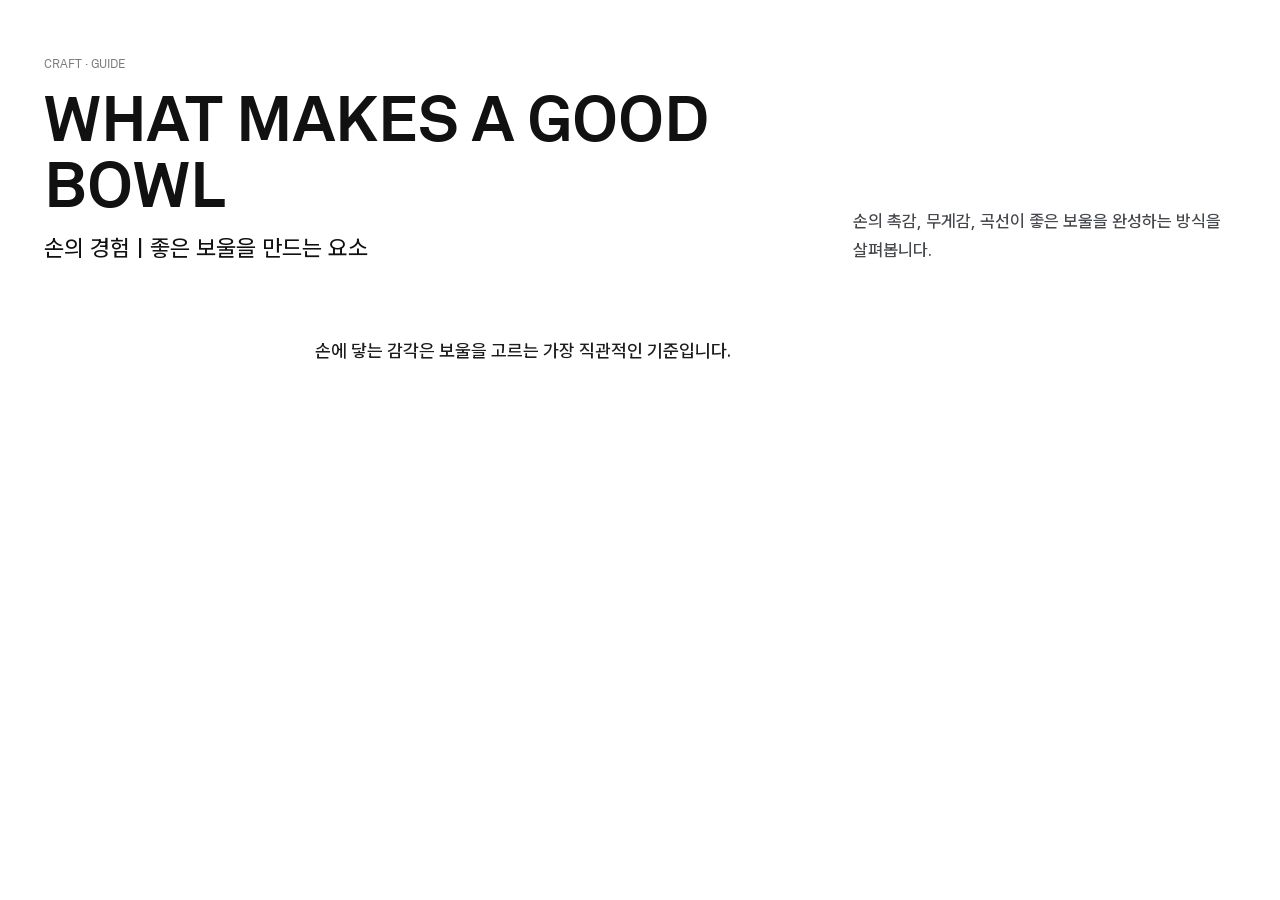
==== commit b9855404: "Refine editor UI with shadcn-style controls - Reorganize the editor into article list, preview, and " ====
--- a/anu-editor-v2/preview.html
+++ b/anu-editor-v2/preview.html
@@ -8,6 +8,30 @@
   <link rel="stylesheet" href="./site-assets/style.css">
   <link rel="stylesheet" href="./site-assets/read-new.css">
   <style>
+    @font-face {
+      font-family: "Pretendard Variable";
+      font-weight: 45 920;
+      font-style: normal;
+      font-display: swap;
+      src: url("./site-assets/font/PretendardVariable.woff2") format("woff2-variations");
+    }
+
+    @font-face {
+      font-family: "AkkuratLLWeb";
+      font-weight: 400;
+      font-style: normal;
+      font-display: swap;
+      src: url("./site-assets/font/AkkuratLLWeb-Regular.woff") format("woff");
+    }
+
+    @font-face {
+      font-family: "AkkuratLLWeb";
+      font-weight: 700;
+      font-style: normal;
+      font-display: swap;
+      src: url("./site-assets/font/AkkuratLLWeb-Bold.woff") format("woff");
+    }
+
     html,
     body {
       min-height: 100%;
@@ -16,7 +40,14 @@
       color: #1d1d1f;
     }
 
+    body {
+      font-family: var(--font-akkurat, "AkkuratLLWeb", -apple-system, BlinkMacSystemFont, "Segoe UI", sans-serif);
+      -webkit-font-smoothing: antialiased;
+      text-rendering: optimizeLegibility;
+    }
+
     .preview-shell {
+      overflow: hidden;
       padding: 56px 0 120px;
     }
 
@@ -24,7 +55,7 @@
       display: grid;
       grid-template-columns: minmax(0, 8fr) minmax(260px, 4fr);
       gap: 44px;
-      max-width: 1440px;
+      width: min(100%, 1440px);
       margin: 0 auto 72px;
       padding: 0 44px;
     }
@@ -32,6 +63,7 @@
     .preview-kicker {
       margin: 0 0 13px;
       color: rgba(29, 29, 31, 0.58);
+      font-family: var(--font-akkurat, "AkkuratLLWeb", sans-serif);
       font-size: 12px;
       line-height: 1.4;
       text-transform: uppercase;
@@ -43,7 +75,7 @@
       gap: 12px;
       margin: 0;
       color: #111;
-      font-family: var(--font-akkurat, -apple-system, BlinkMacSystemFont, "Segoe UI", sans-serif);
+      font-family: var(--font-akkurat, "AkkuratLLWeb", -apple-system, BlinkMacSystemFont, "Segoe UI", sans-serif);
       font-size: 64px;
       font-weight: 650;
       line-height: 1.04;
@@ -52,7 +84,7 @@
     }
 
     .preview-title span {
-      font-family: var(--font-pretendard, -apple-system, BlinkMacSystemFont, "Segoe UI", sans-serif);
+      font-family: var(--font-pretendard, "Pretendard Variable", -apple-system, BlinkMacSystemFont, "Segoe UI", sans-serif);
       font-size: 23px;
       font-weight: 450;
       line-height: 1.45;
@@ -63,13 +95,18 @@
       align-self: end;
       margin: 0;
       color: #45484d;
+      font-family: var(--font-pretendard, "Pretendard Variable", -apple-system, BlinkMacSystemFont, "Segoe UI", sans-serif);
       font-size: 17px;
       line-height: 1.68;
     }
 
     .preview-body {
-      max-width: 1440px;
-      margin: 0 auto;
+      width: 100%;
+      margin: 0;
+    }
+
+    .preview-body > .arti-body {
+      margin-inline: auto;
     }
 
     @media (max-width: 900px) {
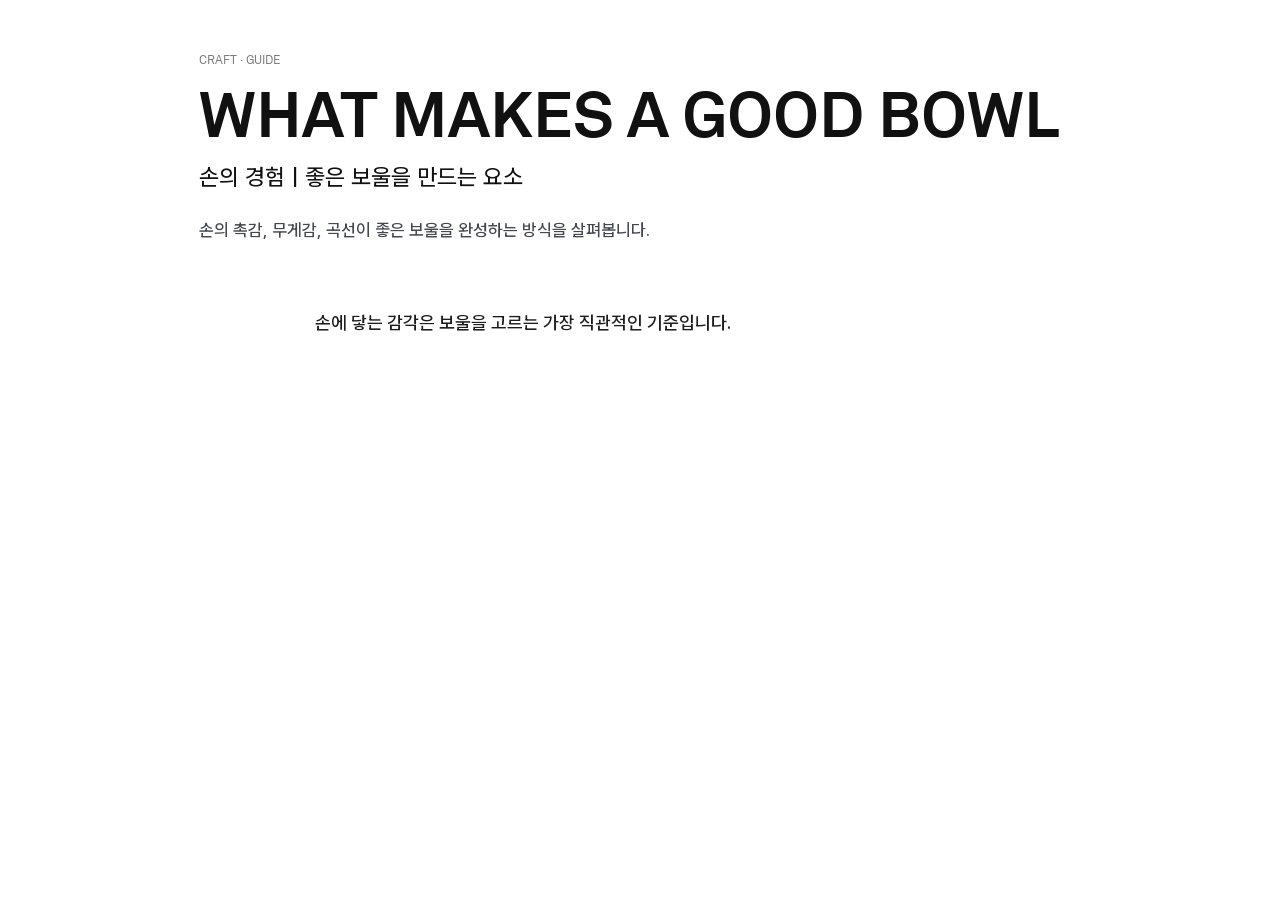
==== commit 92436b47: "Clean up article editor layout and preview styling" ====
--- a/anu-editor-v2/preview.html
+++ b/anu-editor-v2/preview.html
@@ -48,15 +48,15 @@
 
     .preview-shell {
       overflow: hidden;
-      padding: 56px 0 120px;
+      padding: 52px 0 112px;
     }
 
     .preview-hero {
       display: grid;
-      grid-template-columns: minmax(0, 8fr) minmax(260px, 4fr);
-      gap: 44px;
-      width: min(100%, 1440px);
-      margin: 0 auto 72px;
+      grid-template-columns: minmax(0, 1fr);
+      gap: 22px;
+      width: min(100%, 970px);
+      margin: 0 auto 64px;
       padding: 0 44px;
     }
 
@@ -76,7 +76,7 @@
       margin: 0;
       color: #111;
       font-family: var(--font-akkurat, "AkkuratLLWeb", -apple-system, BlinkMacSystemFont, "Segoe UI", sans-serif);
-      font-size: 64px;
+      font-size: clamp(42px, 5vw, 72px);
       font-weight: 650;
       line-height: 1.04;
       letter-spacing: 0;
@@ -92,7 +92,7 @@
     }
 
     .preview-deck {
-      align-self: end;
+      width: min(100%, 650px);
       margin: 0;
       color: #45484d;
       font-family: var(--font-pretendard, "Pretendard Variable", -apple-system, BlinkMacSystemFont, "Segoe UI", sans-serif);
@@ -109,20 +109,37 @@
       margin-inline: auto;
     }
 
-    @media (max-width: 900px) {
-      .preview-title {
-        font-size: 44px;
-      }
+    .preview-image-placeholder {
+      display: grid;
+      width: 100%;
+      min-height: 240px;
+      place-items: center;
+      background: #f3f4f6;
+      color: rgba(29, 29, 31, 0.48);
+      font-family: var(--font-pretendard, "Pretendard Variable", -apple-system, BlinkMacSystemFont, "Segoe UI", sans-serif);
+      font-size: 13px;
+      line-height: 1.4;
+    }
+
+    .title-img-f .preview-image-placeholder,
+    .title-img-m .preview-image-placeholder,
+    .img-l .preview-image-placeholder {
+      min-height: 56vw;
+    }
+
+    .img-m-duo .preview-image-placeholder,
+    .title-img-duo .preview-image-placeholder {
+      aspect-ratio: 1;
+      min-height: 0;
     }
 
     @media (max-width: 767px) {
       .preview-shell {
-        padding: 32px 0 88px;
+        padding: 28px 0 84px;
       }
 
       .preview-hero {
-        display: block;
-        margin-bottom: 44px;
+        margin-bottom: 40px;
         padding: 0 16px;
       }
 
@@ -135,8 +152,11 @@
       }
 
       .preview-deck {
-        margin-top: 24px;
         font-size: 14px;
+      }
+
+      .preview-image-placeholder {
+        min-height: 180px;
       }
     }
   </style>
@@ -177,7 +197,19 @@
       bodyEl.querySelectorAll('[data-reveal]').forEach(element => {
         element.classList.add('is-visible');
       });
+      installImageFallbacks();
       if (window.ANUArticleBodyInit) window.ANUArticleBodyInit();
+    }
+
+    function installImageFallbacks() {
+      bodyEl.querySelectorAll('img').forEach(img => {
+        img.addEventListener('error', () => {
+          const placeholder = document.createElement('div');
+          placeholder.className = 'preview-image-placeholder';
+          placeholder.textContent = 'Image preview unavailable';
+          img.replaceWith(placeholder);
+        }, { once: true });
+      });
     }
 
     window.addEventListener('message', event => {
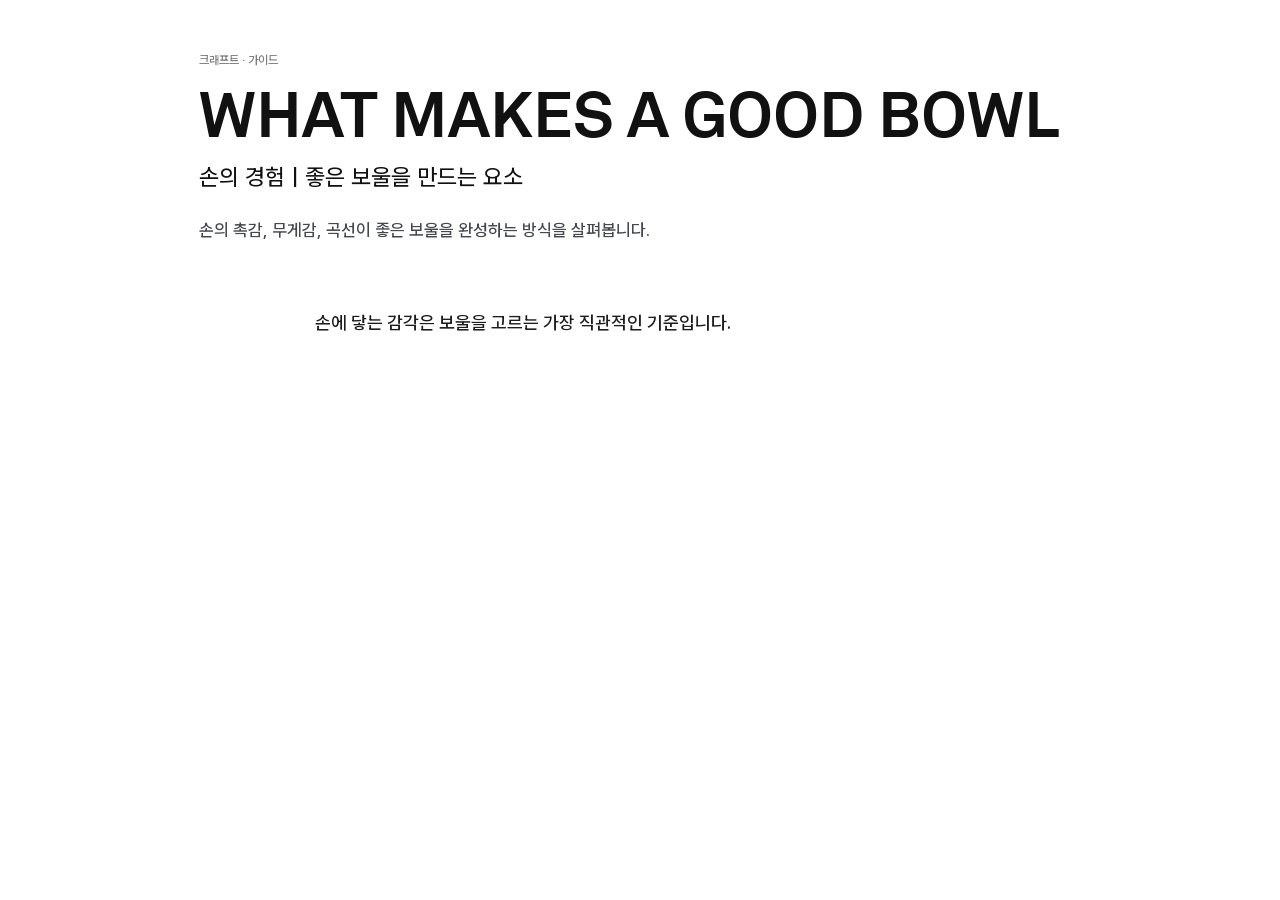
==== commit dd56f982: "Refine editor structure and caption inputs - Move article metadata into a header settings drawer - R" ====
--- a/anu-editor-v2/preview.html
+++ b/anu-editor-v2/preview.html
@@ -3,7 +3,7 @@
 <head>
   <meta charset="utf-8">
   <meta name="viewport" content="width=device-width, initial-scale=1">
-  <title>ANU Article Preview</title>
+  <title>ANU 아티클 미리보기</title>
   <link rel="stylesheet" href="./site-assets/layout.css">
   <link rel="stylesheet" href="./site-assets/style.css">
   <link rel="stylesheet" href="./site-assets/read-new.css">
@@ -165,7 +165,7 @@
   <main class="preview-shell">
     <section class="preview-hero">
       <div>
-        <p id="previewCategory" class="preview-kicker">Craft · Guide</p>
+        <p id="previewCategory" class="preview-kicker">크래프트 · 가이드</p>
         <h1 id="previewTitle" class="preview-title">What Makes a Good Bowl<span>손의 경험 | 좋은 보울을 만드는 요소</span></h1>
       </div>
       <p id="previewDeck" class="preview-deck">손의 촉감, 무게감, 곡선이 좋은 보울을 완성하는 방식을 살펴봅니다.</p>
@@ -188,10 +188,10 @@
 
     function renderArticle(payload) {
       const meta = payload.meta || {};
-      const englishTitle = meta.englishTitle || 'Untitled Article';
+      const englishTitle = meta.englishTitle || '제목 없음';
       const koreanTitle = meta.koreanTitle || '';
       titleEl.innerHTML = escapeHtml(englishTitle) + (koreanTitle ? '<span>' + escapeHtml(koreanTitle) + '</span>' : '');
-      categoryEl.textContent = meta.category || meta.code || 'Article';
+      categoryEl.textContent = [displayCategory(meta.category), displayType(meta.type)].filter(Boolean).join(' · ') || meta.code || '아티클';
       deckEl.textContent = meta.deck || '';
       bodyEl.innerHTML = payload.html || '<div class="arti-body"></div>';
       bodyEl.querySelectorAll('[data-reveal]').forEach(element => {
@@ -206,10 +206,31 @@
         img.addEventListener('error', () => {
           const placeholder = document.createElement('div');
           placeholder.className = 'preview-image-placeholder';
-          placeholder.textContent = 'Image preview unavailable';
+          placeholder.textContent = '이미지 미리보기를 불러올 수 없습니다';
           img.replaceWith(placeholder);
         }, { once: true });
       });
+    }
+
+    function displayCategory(value) {
+      const labels = {
+        life: '라이프',
+        craft: '크래프트',
+        sustainability: '지속가능성',
+        archive: '아카이브',
+      };
+      return labels[value] || value || '';
+    }
+
+    function displayType(value) {
+      const labels = {
+        essay: '에세이',
+        interview: '인터뷰',
+        curation: '큐레이션',
+        guide: '가이드',
+        project: '프로젝트',
+      };
+      return labels[value] || value || '';
     }
 
     window.addEventListener('message', event => {
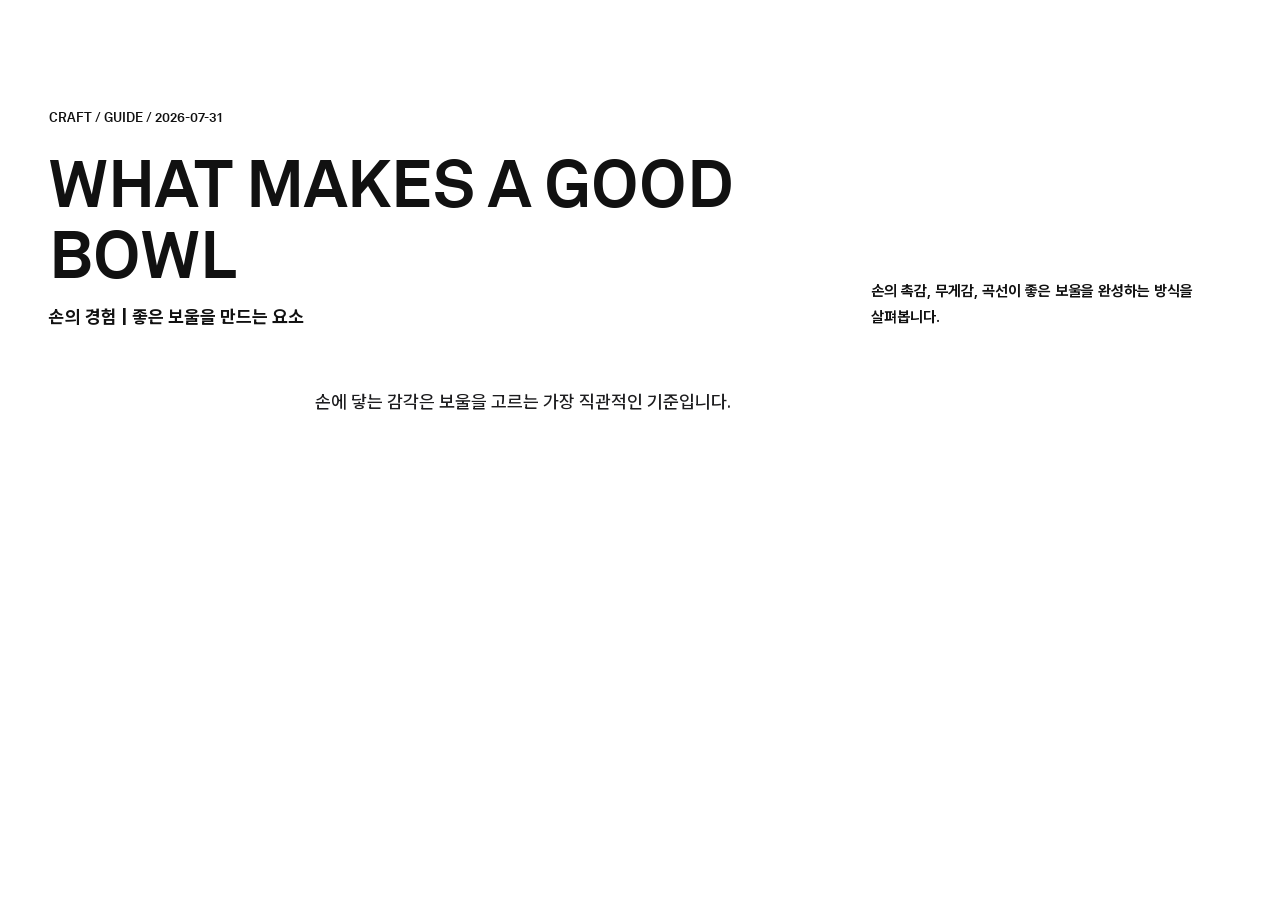
==== commit c452e904: "Align preview layout and editor resizing - Match article preview hero to live two-column desktop and" ====
--- a/anu-editor-v2/preview.html
+++ b/anu-editor-v2/preview.html
@@ -41,6 +41,8 @@
     }
 
     body {
+      --font-pretendard: "Pretendard Variable", -apple-system, BlinkMacSystemFont, "Segoe UI", sans-serif;
+      --font-akkurat: "AkkuratLLWeb", -apple-system, BlinkMacSystemFont, "Segoe UI", sans-serif;
       font-family: var(--font-akkurat, "AkkuratLLWeb", -apple-system, BlinkMacSystemFont, "Segoe UI", sans-serif);
       -webkit-font-smoothing: antialiased;
       text-rendering: optimizeLegibility;
@@ -48,56 +50,60 @@
 
     .preview-shell {
       overflow: hidden;
-      padding: 52px 0 112px;
+      padding: clamp(88px, 8.5vw, 158px) 0 112px;
     }
 
     .preview-hero {
       display: grid;
-      grid-template-columns: minmax(0, 1fr);
-      gap: 22px;
-      width: min(100%, 970px);
-      margin: 0 auto 64px;
-      padding: 0 44px;
+      grid-template-columns: minmax(0, 1.65fr) minmax(360px, 0.78fr);
+      align-items: end;
+      gap: clamp(48px, 7vw, 132px);
+      width: 100%;
+      margin: 0 auto clamp(44px, 4.4vw, 72px);
+      padding: 0 clamp(24px, 3.8vw, 68px);
     }
 
     .preview-kicker {
-      margin: 0 0 13px;
-      color: rgba(29, 29, 31, 0.58);
+      margin: 0 0 20px;
+      color: #111;
       font-family: var(--font-akkurat, "AkkuratLLWeb", sans-serif);
-      font-size: 12px;
-      line-height: 1.4;
+      font-size: 13px;
+      font-weight: 700;
+      line-height: 1.45;
       text-transform: uppercase;
     }
 
     .preview-title {
       display: flex;
       flex-direction: column;
-      gap: 12px;
+      gap: 14px;
       margin: 0;
       color: #111;
       font-family: var(--font-akkurat, "AkkuratLLWeb", -apple-system, BlinkMacSystemFont, "Segoe UI", sans-serif);
-      font-size: clamp(42px, 5vw, 72px);
-      font-weight: 650;
-      line-height: 1.04;
+      font-size: clamp(54px, 5.15vw, 102px);
+      font-weight: 700;
+      line-height: 1.08;
       letter-spacing: 0;
       text-transform: uppercase;
     }
 
     .preview-title span {
       font-family: var(--font-pretendard, "Pretendard Variable", -apple-system, BlinkMacSystemFont, "Segoe UI", sans-serif);
-      font-size: 23px;
-      font-weight: 450;
-      line-height: 1.45;
+      font-size: clamp(18px, 1.16vw, 24px);
+      font-weight: 700;
+      line-height: 1.48;
       text-transform: none;
     }
 
     .preview-deck {
-      width: min(100%, 650px);
-      margin: 0;
-      color: #45484d;
+      width: 100%;
+      margin: 0;
+      color: #111;
       font-family: var(--font-pretendard, "Pretendard Variable", -apple-system, BlinkMacSystemFont, "Segoe UI", sans-serif);
-      font-size: 17px;
-      line-height: 1.68;
+      font-size: 15px;
+      font-weight: 650;
+      line-height: 1.72;
+      word-break: keep-all;
     }
 
     .preview-body {
@@ -121,6 +127,36 @@
       line-height: 1.4;
     }
 
+    .preview-body .arti-product-link::after,
+    .preview-body .arti-ext-link::after,
+    .preview-body .arti-popup-link::after,
+    .preview-body .arti-annotation::after {
+      width: auto;
+      height: auto;
+      margin: 0 0 0 0.2em;
+      background: transparent;
+      color: currentColor;
+      font-family: var(--font-akkurat, "AkkuratLLWeb", sans-serif);
+      font-size: 0.84em;
+      line-height: 1;
+      vertical-align: 0.08em;
+      -webkit-mask-image: none;
+      mask-image: none;
+    }
+
+    .preview-body .arti-product-link::after {
+      content: "↗";
+    }
+
+    .preview-body .arti-ext-link::after {
+      content: "↗";
+    }
+
+    .preview-body .arti-popup-link::after,
+    .preview-body .arti-annotation::after {
+      content: "+";
+    }
+
     .title-img-f .preview-image-placeholder,
     .title-img-m .preview-image-placeholder,
     .img-l .preview-image-placeholder {
@@ -135,24 +171,33 @@
 
     @media (max-width: 767px) {
       .preview-shell {
-        padding: 28px 0 84px;
+        padding: 64px 0 84px;
       }
 
       .preview-hero {
-        margin-bottom: 40px;
-        padding: 0 16px;
+        grid-template-columns: 1fr;
+        gap: 24px;
+        margin-bottom: 28px;
+        padding: 0 22px;
+      }
+
+      .preview-kicker {
+        display: none;
       }
 
       .preview-title {
-        font-size: 38px;
+        font-size: clamp(39px, 11vw, 46px);
+        line-height: 1.13;
       }
 
       .preview-title span {
-        font-size: 19px;
+        font-size: 22px;
+        line-height: 1.52;
       }
 
       .preview-deck {
-        font-size: 14px;
+        font-size: 17px;
+        line-height: 1.76;
       }
 
       .preview-image-placeholder {
@@ -165,7 +210,7 @@
   <main class="preview-shell">
     <section class="preview-hero">
       <div>
-        <p id="previewCategory" class="preview-kicker">크래프트 · 가이드</p>
+        <p id="previewCategory" class="preview-kicker">CRAFT / GUIDE / 2026-07-31</p>
         <h1 id="previewTitle" class="preview-title">What Makes a Good Bowl<span>손의 경험 | 좋은 보울을 만드는 요소</span></h1>
       </div>
       <p id="previewDeck" class="preview-deck">손의 촉감, 무게감, 곡선이 좋은 보울을 완성하는 방식을 살펴봅니다.</p>
@@ -188,10 +233,12 @@
 
     function renderArticle(payload) {
       const meta = payload.meta || {};
+      const previousScrollX = window.scrollX;
+      const previousScrollY = window.scrollY;
       const englishTitle = meta.englishTitle || '제목 없음';
       const koreanTitle = meta.koreanTitle || '';
       titleEl.innerHTML = escapeHtml(englishTitle) + (koreanTitle ? '<span>' + escapeHtml(koreanTitle) + '</span>' : '');
-      categoryEl.textContent = [displayCategory(meta.category), displayType(meta.type)].filter(Boolean).join(' · ') || meta.code || '아티클';
+      categoryEl.textContent = formatMetaLine(meta);
       deckEl.textContent = meta.deck || '';
       bodyEl.innerHTML = payload.html || '<div class="arti-body"></div>';
       bodyEl.querySelectorAll('[data-reveal]').forEach(element => {
@@ -199,6 +246,7 @@
       });
       installImageFallbacks();
       if (window.ANUArticleBodyInit) window.ANUArticleBodyInit();
+      requestAnimationFrame(() => window.scrollTo(previousScrollX, previousScrollY));
     }
 
     function installImageFallbacks() {
@@ -212,25 +260,11 @@
       });
     }
 
-    function displayCategory(value) {
-      const labels = {
-        life: '라이프',
-        craft: '크래프트',
-        sustainability: '지속가능성',
-        archive: '아카이브',
-      };
-      return labels[value] || value || '';
-    }
-
-    function displayType(value) {
-      const labels = {
-        essay: '에세이',
-        interview: '인터뷰',
-        curation: '큐레이션',
-        guide: '가이드',
-        project: '프로젝트',
-      };
-      return labels[value] || value || '';
+    function formatMetaLine(meta) {
+      return [meta.category, meta.type, meta.publishDate]
+        .filter(Boolean)
+        .map(value => String(value).toUpperCase())
+        .join(' / ');
     }
 
     window.addEventListener('message', event => {
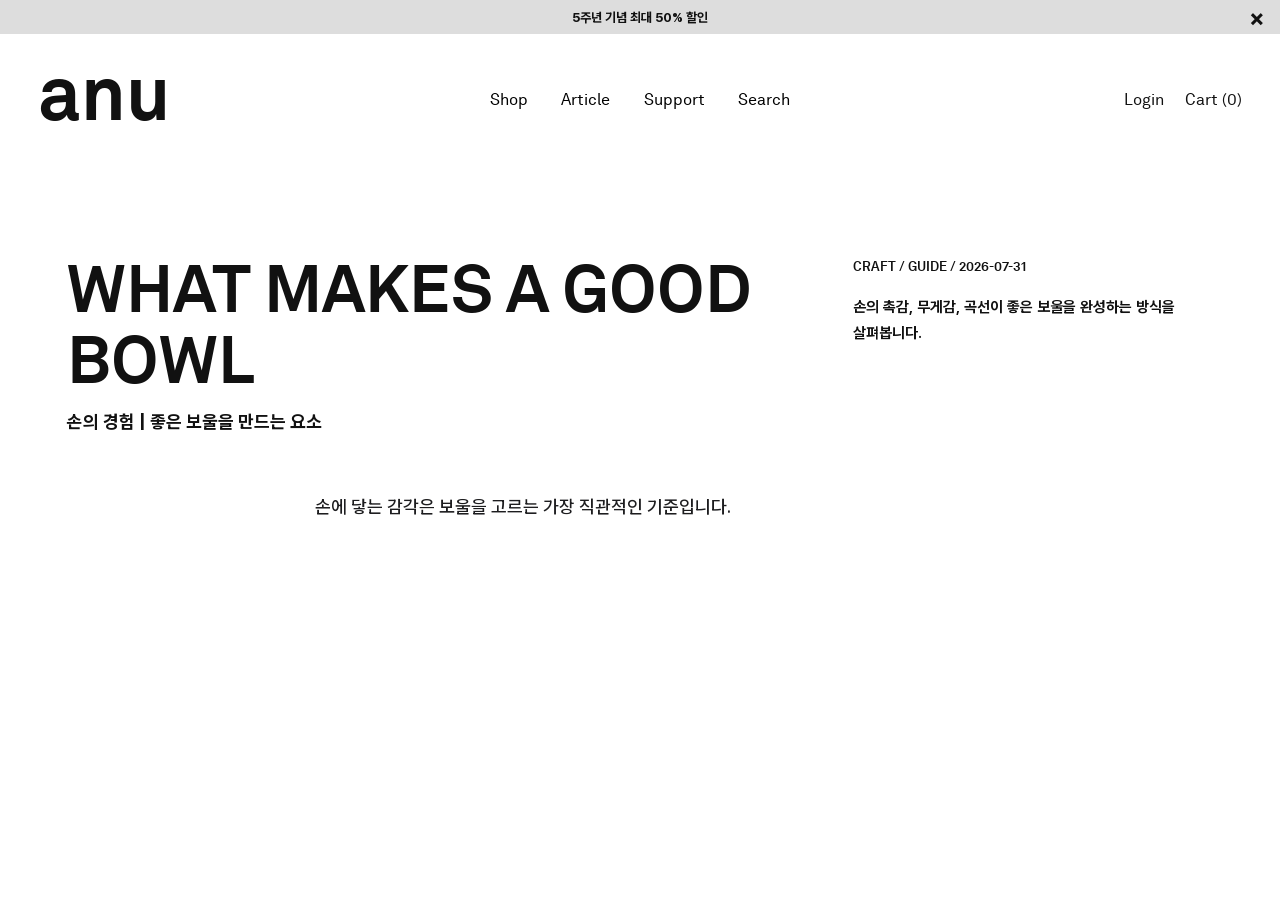
==== commit 534a6ebf: "Match preview hero to storefront article layout - Add storefront promo and navigation chrome to the " ====
--- a/anu-editor-v2/preview.html
+++ b/anu-editor-v2/preview.html
@@ -48,23 +48,100 @@
       text-rendering: optimizeLegibility;
     }
 
+    .preview-site-promo {
+      display: flex;
+      align-items: center;
+      justify-content: center;
+      min-height: 34px;
+      background: #ddd;
+      color: #111;
+      font-family: var(--font-pretendard, "Pretendard Variable", sans-serif);
+      font-size: 13px;
+      font-weight: 700;
+      line-height: 1;
+      position: relative;
+    }
+
+    .preview-site-promo button {
+      position: absolute;
+      top: 50%;
+      right: 12px;
+      width: 22px;
+      height: 22px;
+      border: 0;
+      background: transparent;
+      color: #111;
+      padding: 0;
+      font-size: 24px;
+      line-height: 1;
+      transform: translateY(-50%);
+    }
+
+    .preview-site-header {
+      display: grid;
+      grid-template-columns: minmax(180px, 1fr) auto minmax(180px, 1fr);
+      align-items: start;
+      min-height: clamp(150px, 10.8vw, 206px);
+      padding: clamp(22px, 2.45vw, 42px) clamp(24px, 3vw, 58px) 0;
+      background: #fff;
+      color: #111;
+    }
+
+    .preview-site-logo {
+      font-family: var(--font-akkurat, "AkkuratLLWeb", sans-serif);
+      font-size: clamp(76px, 5.55vw, 106px);
+      font-weight: 700;
+      line-height: 0.76;
+      letter-spacing: 0;
+    }
+
+    .preview-site-nav,
+    .preview-site-actions {
+      display: flex;
+      gap: clamp(28px, 2.6vw, 48px);
+      padding-top: clamp(16px, 1.9vw, 34px);
+      font-family: var(--font-akkurat, "AkkuratLLWeb", sans-serif);
+      font-size: 16px;
+      font-weight: 400;
+      line-height: 1.2;
+      white-space: nowrap;
+    }
+
+    .preview-site-actions {
+      justify-content: flex-end;
+      gap: clamp(18px, 1.6vw, 30px);
+    }
+
+    .preview-mobile-actions {
+      display: none;
+    }
+
     .preview-shell {
       overflow: hidden;
-      padding: clamp(88px, 8.5vw, 158px) 0 112px;
+      padding: clamp(56px, 5.4vw, 104px) 0 112px;
     }
 
     .preview-hero {
       display: grid;
       grid-template-columns: minmax(0, 1.65fr) minmax(360px, 0.78fr);
-      align-items: end;
+      align-items: start;
       gap: clamp(48px, 7vw, 132px);
       width: 100%;
       margin: 0 auto clamp(44px, 4.4vw, 72px);
-      padding: 0 clamp(24px, 3.8vw, 68px);
+      padding: 0 clamp(42px, 5.2vw, 92px);
+    }
+
+    .preview-title-column,
+    .preview-copy-column {
+      min-width: 0;
+    }
+
+    .preview-copy-column {
+      padding-top: clamp(2px, 0.42vw, 8px);
     }
 
     .preview-kicker {
-      margin: 0 0 20px;
+      margin: 0 0 18px;
       color: #111;
       font-family: var(--font-akkurat, "AkkuratLLWeb", sans-serif);
       font-size: 13px;
@@ -170,8 +247,79 @@
     }
 
     @media (max-width: 767px) {
+      .preview-site-promo {
+        min-height: 42px;
+        font-size: 16px;
+      }
+
+      .preview-site-promo button {
+        right: 10px;
+        font-size: 30px;
+      }
+
+      .preview-site-header {
+        display: flex;
+        align-items: flex-start;
+        justify-content: space-between;
+        min-height: 132px;
+        padding: 22px 22px 0;
+      }
+
+      .preview-site-logo {
+        font-size: 59px;
+        line-height: 0.86;
+      }
+
+      .preview-site-nav,
+      .preview-site-actions {
+        display: none;
+      }
+
+      .preview-mobile-actions {
+        display: flex;
+        align-items: center;
+        gap: 18px;
+        padding-top: 7px;
+      }
+
+      .preview-mobile-cart {
+        position: relative;
+        width: 28px;
+        height: 30px;
+        border: 2px solid #111;
+        border-top: 0;
+        font-family: var(--font-akkurat, "AkkuratLLWeb", sans-serif);
+        font-size: 12px;
+        line-height: 30px;
+        text-align: center;
+      }
+
+      .preview-mobile-cart::before {
+        position: absolute;
+        top: -8px;
+        left: 7px;
+        width: 10px;
+        height: 10px;
+        border: 2px solid #111;
+        border-bottom: 0;
+        border-radius: 999px 999px 0 0;
+        content: "";
+      }
+
+      .preview-mobile-menu {
+        display: grid;
+        width: 30px;
+        gap: 7px;
+      }
+
+      .preview-mobile-menu span {
+        display: block;
+        height: 2px;
+        background: #111;
+      }
+
       .preview-shell {
-        padding: 64px 0 84px;
+        padding: 44px 0 84px;
       }
 
       .preview-hero {
@@ -181,6 +329,10 @@
         padding: 0 22px;
       }
 
+      .preview-copy-column {
+        padding-top: 0;
+      }
+
       .preview-kicker {
         display: none;
       }
@@ -207,13 +359,38 @@
   </style>
 </head>
 <body>
+  <header class="preview-site">
+    <div class="preview-site-promo">
+      <span>5주년 기념 최대 50% 할인</span>
+      <button type="button" aria-label="닫기">×</button>
+    </div>
+    <div class="preview-site-header">
+      <div class="preview-site-logo" aria-label="anu">anu</div>
+      <nav class="preview-site-nav" aria-label="주요 메뉴">
+        <span>Shop</span>
+        <span>Article</span>
+        <span>Support</span>
+        <span>Search</span>
+      </nav>
+      <div class="preview-site-actions">
+        <span>Login</span>
+        <span>Cart (0)</span>
+      </div>
+      <div class="preview-mobile-actions" aria-hidden="true">
+        <span class="preview-mobile-cart">0</span>
+        <span class="preview-mobile-menu"><span></span><span></span><span></span></span>
+      </div>
+    </div>
+  </header>
   <main class="preview-shell">
     <section class="preview-hero">
-      <div>
-        <p id="previewCategory" class="preview-kicker">CRAFT / GUIDE / 2026-07-31</p>
+      <div class="preview-title-column">
         <h1 id="previewTitle" class="preview-title">What Makes a Good Bowl<span>손의 경험 | 좋은 보울을 만드는 요소</span></h1>
       </div>
-      <p id="previewDeck" class="preview-deck">손의 촉감, 무게감, 곡선이 좋은 보울을 완성하는 방식을 살펴봅니다.</p>
+      <div class="preview-copy-column">
+        <p id="previewCategory" class="preview-kicker">CRAFT / GUIDE / 2026-07-31</p>
+        <p id="previewDeck" class="preview-deck">손의 촉감, 무게감, 곡선이 좋은 보울을 완성하는 방식을 살펴봅니다.</p>
+      </div>
     </section>
     <section id="previewBody" class="preview-body">
       <div class="arti-body">
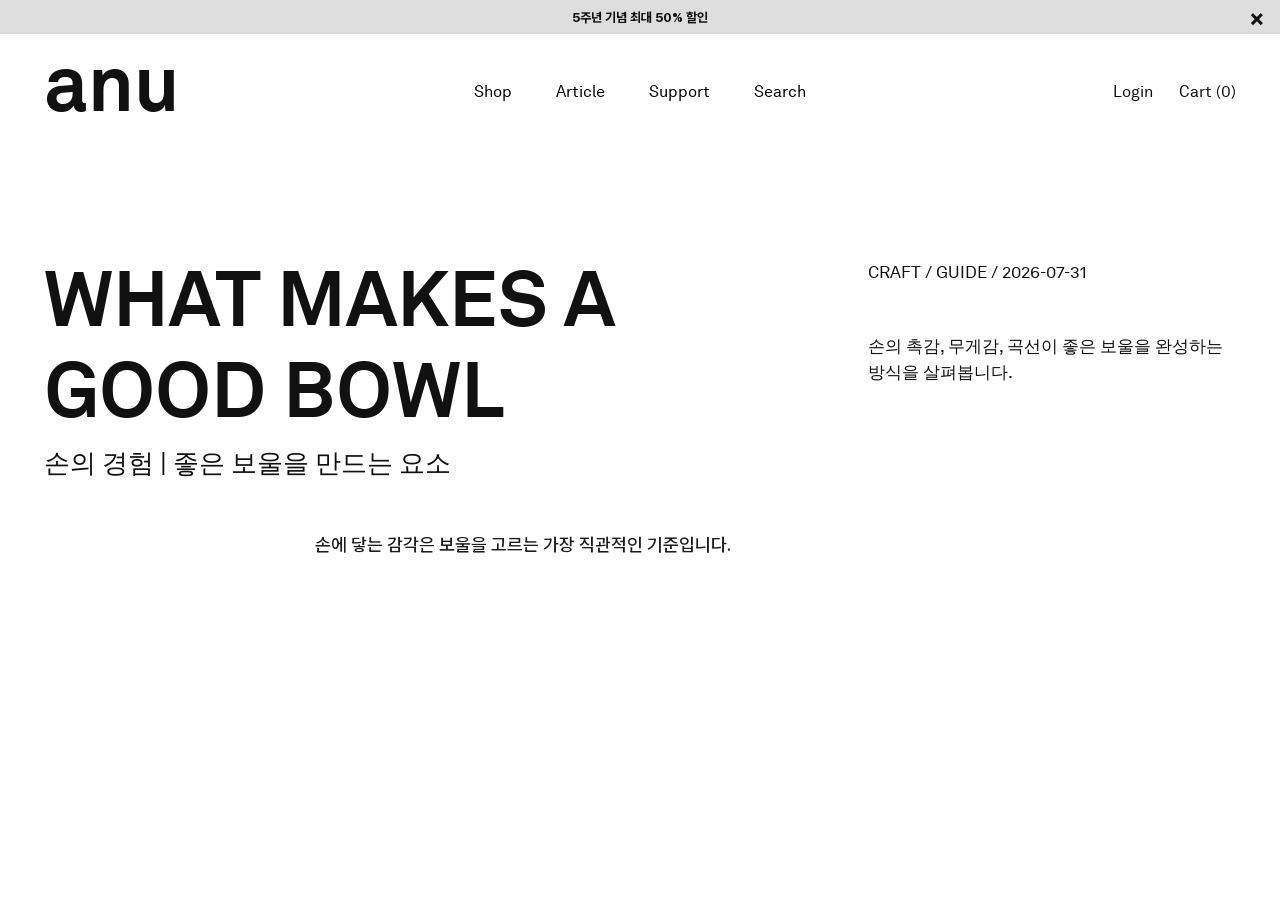
==== commit 20f1b528: "Match article preview layout to live ANU page" ====
--- a/anu-editor-v2/preview.html
+++ b/anu-editor-v2/preview.html
@@ -81,25 +81,26 @@
       display: grid;
       grid-template-columns: minmax(180px, 1fr) auto minmax(180px, 1fr);
       align-items: start;
-      min-height: clamp(150px, 10.8vw, 206px);
-      padding: clamp(22px, 2.45vw, 42px) clamp(24px, 3vw, 58px) 0;
+      min-height: 95px;
+      padding: 21px 44px 0;
       background: #fff;
       color: #111;
     }
 
     .preview-site-logo {
       font-family: var(--font-akkurat, "AkkuratLLWeb", sans-serif);
-      font-size: clamp(76px, 5.55vw, 106px);
+      width: 174px;
+      font-size: 78px;
       font-weight: 700;
-      line-height: 0.76;
+      line-height: 0.74;
       letter-spacing: 0;
     }
 
     .preview-site-nav,
     .preview-site-actions {
       display: flex;
-      gap: clamp(28px, 2.6vw, 48px);
-      padding-top: clamp(16px, 1.9vw, 34px);
+      gap: 44px;
+      padding-top: 27px;
       font-family: var(--font-akkurat, "AkkuratLLWeb", sans-serif);
       font-size: 16px;
       font-weight: 400;
@@ -109,7 +110,7 @@
 
     .preview-site-actions {
       justify-content: flex-end;
-      gap: clamp(18px, 1.6vw, 30px);
+      gap: 26px;
     }
 
     .preview-mobile-actions {
@@ -118,57 +119,67 @@
 
     .preview-shell {
       overflow: hidden;
-      padding: clamp(56px, 5.4vw, 104px) 0 112px;
+      padding: 124px 0 124px;
     }
 
     .preview-hero {
       display: grid;
-      grid-template-columns: minmax(0, 1.65fr) minmax(360px, 0.78fr);
+      grid-template-columns: repeat(12, minmax(0, 1fr));
       align-items: start;
-      gap: clamp(48px, 7vw, 132px);
+      gap: 44px;
       width: 100%;
-      margin: 0 auto clamp(44px, 4.4vw, 72px);
-      padding: 0 clamp(42px, 5.2vw, 92px);
+      margin: 0 auto 48px;
+      padding: 0 44px;
     }
 
     .preview-title-column,
     .preview-copy-column {
       min-width: 0;
+      width: 100%;
+      justify-self: stretch;
+    }
+
+    .preview-title-column {
+      grid-column: span 8;
     }
 
     .preview-copy-column {
-      padding-top: clamp(2px, 0.42vw, 8px);
+      grid-column: span 4;
+      display: flex;
+      flex-direction: column;
+      gap: 48px;
+      padding-top: 6px;
     }
 
     .preview-kicker {
-      margin: 0 0 18px;
+      margin: 0;
       color: #111;
       font-family: var(--font-akkurat, "AkkuratLLWeb", sans-serif);
-      font-size: 13px;
-      font-weight: 700;
-      line-height: 1.45;
-      text-transform: uppercase;
+      font-size: 17px;
+      font-weight: 500;
+      line-height: 26px;
+      text-transform: none;
     }
 
     .preview-title {
       display: flex;
       flex-direction: column;
-      gap: 14px;
+      gap: 8px;
       margin: 0;
       color: #111;
       font-family: var(--font-akkurat, "AkkuratLLWeb", -apple-system, BlinkMacSystemFont, "Segoe UI", sans-serif);
-      font-size: clamp(54px, 5.15vw, 102px);
+      font-size: 78px;
       font-weight: 700;
-      line-height: 1.08;
+      line-height: 91px;
       letter-spacing: 0;
       text-transform: uppercase;
     }
 
     .preview-title span {
-      font-family: var(--font-pretendard, "Pretendard Variable", -apple-system, BlinkMacSystemFont, "Segoe UI", sans-serif);
-      font-size: clamp(18px, 1.16vw, 24px);
-      font-weight: 700;
-      line-height: 1.48;
+      font-family: var(--font-akkurat, "AkkuratLLWeb", var(--font-pretendard), -apple-system, BlinkMacSystemFont, "Segoe UI", sans-serif);
+      font-size: 26px;
+      font-weight: 500;
+      line-height: 39px;
       text-transform: none;
     }
 
@@ -176,10 +187,10 @@
       width: 100%;
       margin: 0;
       color: #111;
-      font-family: var(--font-pretendard, "Pretendard Variable", -apple-system, BlinkMacSystemFont, "Segoe UI", sans-serif);
-      font-size: 15px;
-      font-weight: 650;
-      line-height: 1.72;
+      font-family: var(--font-akkurat, "AkkuratLLWeb", var(--font-pretendard), -apple-system, BlinkMacSystemFont, "Segoe UI", sans-serif);
+      font-size: 17px;
+      font-weight: 500;
+      line-height: 26px;
       word-break: keep-all;
     }
 
@@ -248,8 +259,8 @@
 
     @media (max-width: 767px) {
       .preview-site-promo {
-        min-height: 42px;
-        font-size: 16px;
+        min-height: 34px;
+        font-size: 13px;
       }
 
       .preview-site-promo button {
@@ -261,13 +272,14 @@
         display: flex;
         align-items: flex-start;
         justify-content: space-between;
-        min-height: 132px;
-        padding: 22px 22px 0;
+        min-height: 63px;
+        padding: 21px 16px 0;
       }
 
       .preview-site-logo {
-        font-size: 59px;
-        line-height: 0.86;
+        width: 78px;
+        font-size: 47px;
+        line-height: 0.68;
       }
 
       .preview-site-nav,
@@ -323,13 +335,25 @@
       }
 
       .preview-hero {
-        grid-template-columns: 1fr;
+        display: flex;
+        flex-direction: column;
         gap: 24px;
-        margin-bottom: 28px;
-        padding: 0 22px;
-      }
-
+        margin-bottom: 20px;
+        padding: 0 16px;
+      }
+
+      .preview-title-column,
       .preview-copy-column {
+        flex: none;
+        width: 100% !important;
+      }
+
+      .preview-copy-column {
+        display: flex;
+        flex-direction: column;
+        align-items: stretch;
+        gap: 0;
+        inline-size: 100% !important;
         padding-top: 0;
       }
 
@@ -338,18 +362,28 @@
       }
 
       .preview-title {
-        font-size: clamp(39px, 11vw, 46px);
-        line-height: 1.13;
+        font-size: 32px;
+        line-height: 37px;
+        gap: 8px;
       }
 
       .preview-title span {
-        font-size: 22px;
-        line-height: 1.52;
+        font-size: 19px;
+        font-weight: 500;
+        line-height: 32px;
       }
 
       .preview-deck {
-        font-size: 17px;
-        line-height: 1.76;
+        margin-top: 24px;
+        inline-size: 100% !important;
+        max-width: none !important;
+        font-size: 15px;
+        font-weight: 500;
+        line-height: 22px;
+      }
+
+      .preview-body {
+        padding: 0 16px;
       }
 
       .preview-image-placeholder {
@@ -407,6 +441,7 @@
     const categoryEl = document.getElementById('previewCategory');
     const deckEl = document.getElementById('previewDeck');
     const bodyEl = document.getElementById('previewBody');
+    let lastBodyHtml = '';
 
     function renderArticle(payload) {
       const meta = payload.meta || {};
@@ -417,22 +452,61 @@
       titleEl.innerHTML = escapeHtml(englishTitle) + (koreanTitle ? '<span>' + escapeHtml(koreanTitle) + '</span>' : '');
       categoryEl.textContent = formatMetaLine(meta);
       deckEl.textContent = meta.deck || '';
-      bodyEl.innerHTML = payload.html || '<div class="arti-body"></div>';
+      renderBodyHtml(payload.html || '<div class="arti-body"></div>');
+      if (window.ANUArticleBodyInit) window.ANUArticleBodyInit();
+      requestAnimationFrame(() => {
+        window.scrollTo(previousScrollX, previousScrollY);
+        postPreviewHeight();
+      });
+    }
+
+    function renderBodyHtml(nextHtml) {
+      if (nextHtml === lastBodyHtml) {
+        postPreviewHeight();
+        return;
+      }
+
+      const reusableImages = new Map();
+      bodyEl.querySelectorAll('img').forEach(img => {
+        const key = imageKey(img.getAttribute('src') || img.currentSrc || img.src);
+        if (key && !reusableImages.has(key)) reusableImages.set(key, img);
+      });
+
+      const template = document.createElement('template');
+      template.innerHTML = nextHtml;
+      template.content.querySelectorAll('img').forEach(img => {
+        const key = imageKey(img.getAttribute('src') || img.src);
+        const reusable = reusableImages.get(key);
+        if (reusable) {
+          reusable.removeAttribute('data-fallback-installed');
+          img.replaceWith(reusable);
+          reusableImages.delete(key);
+        }
+      });
+
+      bodyEl.replaceChildren(...template.content.childNodes);
+      lastBodyHtml = nextHtml;
       bodyEl.querySelectorAll('[data-reveal]').forEach(element => {
         element.classList.add('is-visible');
       });
       installImageFallbacks();
-      if (window.ANUArticleBodyInit) window.ANUArticleBodyInit();
-      requestAnimationFrame(() => window.scrollTo(previousScrollX, previousScrollY));
     }
 
     function installImageFallbacks() {
       bodyEl.querySelectorAll('img').forEach(img => {
+        if (img.dataset.fallbackInstalled === 'true') return;
+        img.dataset.fallbackInstalled = 'true';
+        if (img.complete) {
+          requestAnimationFrame(postPreviewHeight);
+        } else {
+          img.addEventListener('load', postPreviewHeight, { once: true });
+        }
         img.addEventListener('error', () => {
           const placeholder = document.createElement('div');
           placeholder.className = 'preview-image-placeholder';
           placeholder.textContent = '이미지 미리보기를 불러올 수 없습니다';
           img.replaceWith(placeholder);
+          postPreviewHeight();
         }, { once: true });
       });
     }
@@ -440,8 +514,35 @@
     function formatMetaLine(meta) {
       return [meta.category, meta.type, meta.publishDate]
         .filter(Boolean)
-        .map(value => String(value).toUpperCase())
+        .map(value => formatMetaValue(value))
         .join(' / ');
+    }
+
+    function formatMetaValue(value) {
+      const text = String(value || '').trim();
+      if (!text) return '';
+      if (/^\d{4}-\d{2}-\d{2}$/.test(text)) return text;
+      return text.charAt(0).toUpperCase() + text.slice(1);
+    }
+
+    function imageKey(src) {
+      const value = String(src || '').trim();
+      if (!value) return '';
+      try {
+        return new URL(value, window.location.href).href;
+      } catch (error) {
+        return value;
+      }
+    }
+
+    function postPreviewHeight() {
+      const height = Math.max(
+        document.body.scrollHeight,
+        document.documentElement.scrollHeight,
+        document.body.offsetHeight,
+        document.documentElement.offsetHeight
+      );
+      window.parent.postMessage({ type: 'ANU_ARTICLE_PREVIEW_HEIGHT', height }, '*');
     }
 
     window.addEventListener('message', event => {
@@ -450,6 +551,8 @@
     });
 
     window.parent.postMessage({ type: 'ANU_ARTICLE_PREVIEW_READY' }, '*');
+    window.addEventListener('load', postPreviewHeight);
+    window.addEventListener('resize', postPreviewHeight);
 
     function escapeHtml(value) {
       return String(value || '')
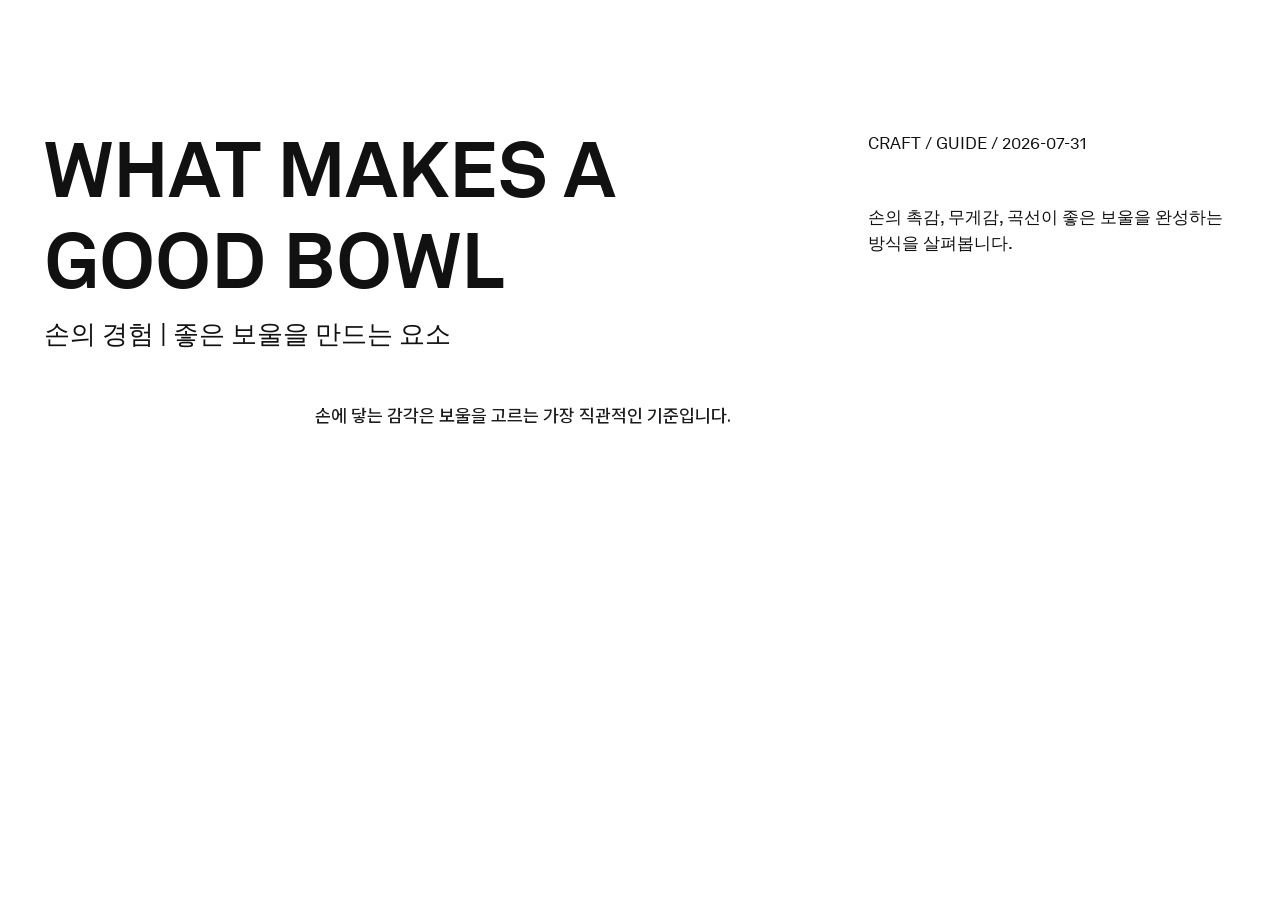
==== commit b25cf1b6: "Remove preview storefront header and refine editor media controls" ====
--- a/anu-editor-v2/preview.html
+++ b/anu-editor-v2/preview.html
@@ -48,75 +48,6 @@
       text-rendering: optimizeLegibility;
     }
 
-    .preview-site-promo {
-      display: flex;
-      align-items: center;
-      justify-content: center;
-      min-height: 34px;
-      background: #ddd;
-      color: #111;
-      font-family: var(--font-pretendard, "Pretendard Variable", sans-serif);
-      font-size: 13px;
-      font-weight: 700;
-      line-height: 1;
-      position: relative;
-    }
-
-    .preview-site-promo button {
-      position: absolute;
-      top: 50%;
-      right: 12px;
-      width: 22px;
-      height: 22px;
-      border: 0;
-      background: transparent;
-      color: #111;
-      padding: 0;
-      font-size: 24px;
-      line-height: 1;
-      transform: translateY(-50%);
-    }
-
-    .preview-site-header {
-      display: grid;
-      grid-template-columns: minmax(180px, 1fr) auto minmax(180px, 1fr);
-      align-items: start;
-      min-height: 95px;
-      padding: 21px 44px 0;
-      background: #fff;
-      color: #111;
-    }
-
-    .preview-site-logo {
-      font-family: var(--font-akkurat, "AkkuratLLWeb", sans-serif);
-      width: 174px;
-      font-size: 78px;
-      font-weight: 700;
-      line-height: 0.74;
-      letter-spacing: 0;
-    }
-
-    .preview-site-nav,
-    .preview-site-actions {
-      display: flex;
-      gap: 44px;
-      padding-top: 27px;
-      font-family: var(--font-akkurat, "AkkuratLLWeb", sans-serif);
-      font-size: 16px;
-      font-weight: 400;
-      line-height: 1.2;
-      white-space: nowrap;
-    }
-
-    .preview-site-actions {
-      justify-content: flex-end;
-      gap: 26px;
-    }
-
-    .preview-mobile-actions {
-      display: none;
-    }
-
     .preview-shell {
       overflow: hidden;
       padding: 124px 0 124px;
@@ -258,78 +189,6 @@
     }
 
     @media (max-width: 767px) {
-      .preview-site-promo {
-        min-height: 34px;
-        font-size: 13px;
-      }
-
-      .preview-site-promo button {
-        right: 10px;
-        font-size: 30px;
-      }
-
-      .preview-site-header {
-        display: flex;
-        align-items: flex-start;
-        justify-content: space-between;
-        min-height: 63px;
-        padding: 21px 16px 0;
-      }
-
-      .preview-site-logo {
-        width: 78px;
-        font-size: 47px;
-        line-height: 0.68;
-      }
-
-      .preview-site-nav,
-      .preview-site-actions {
-        display: none;
-      }
-
-      .preview-mobile-actions {
-        display: flex;
-        align-items: center;
-        gap: 18px;
-        padding-top: 7px;
-      }
-
-      .preview-mobile-cart {
-        position: relative;
-        width: 28px;
-        height: 30px;
-        border: 2px solid #111;
-        border-top: 0;
-        font-family: var(--font-akkurat, "AkkuratLLWeb", sans-serif);
-        font-size: 12px;
-        line-height: 30px;
-        text-align: center;
-      }
-
-      .preview-mobile-cart::before {
-        position: absolute;
-        top: -8px;
-        left: 7px;
-        width: 10px;
-        height: 10px;
-        border: 2px solid #111;
-        border-bottom: 0;
-        border-radius: 999px 999px 0 0;
-        content: "";
-      }
-
-      .preview-mobile-menu {
-        display: grid;
-        width: 30px;
-        gap: 7px;
-      }
-
-      .preview-mobile-menu span {
-        display: block;
-        height: 2px;
-        background: #111;
-      }
-
       .preview-shell {
         padding: 44px 0 84px;
       }
@@ -393,29 +252,6 @@
   </style>
 </head>
 <body>
-  <header class="preview-site">
-    <div class="preview-site-promo">
-      <span>5주년 기념 최대 50% 할인</span>
-      <button type="button" aria-label="닫기">×</button>
-    </div>
-    <div class="preview-site-header">
-      <div class="preview-site-logo" aria-label="anu">anu</div>
-      <nav class="preview-site-nav" aria-label="주요 메뉴">
-        <span>Shop</span>
-        <span>Article</span>
-        <span>Support</span>
-        <span>Search</span>
-      </nav>
-      <div class="preview-site-actions">
-        <span>Login</span>
-        <span>Cart (0)</span>
-      </div>
-      <div class="preview-mobile-actions" aria-hidden="true">
-        <span class="preview-mobile-cart">0</span>
-        <span class="preview-mobile-menu"><span></span><span></span><span></span></span>
-      </div>
-    </div>
-  </header>
   <main class="preview-shell">
     <section class="preview-hero">
       <div class="preview-title-column">
